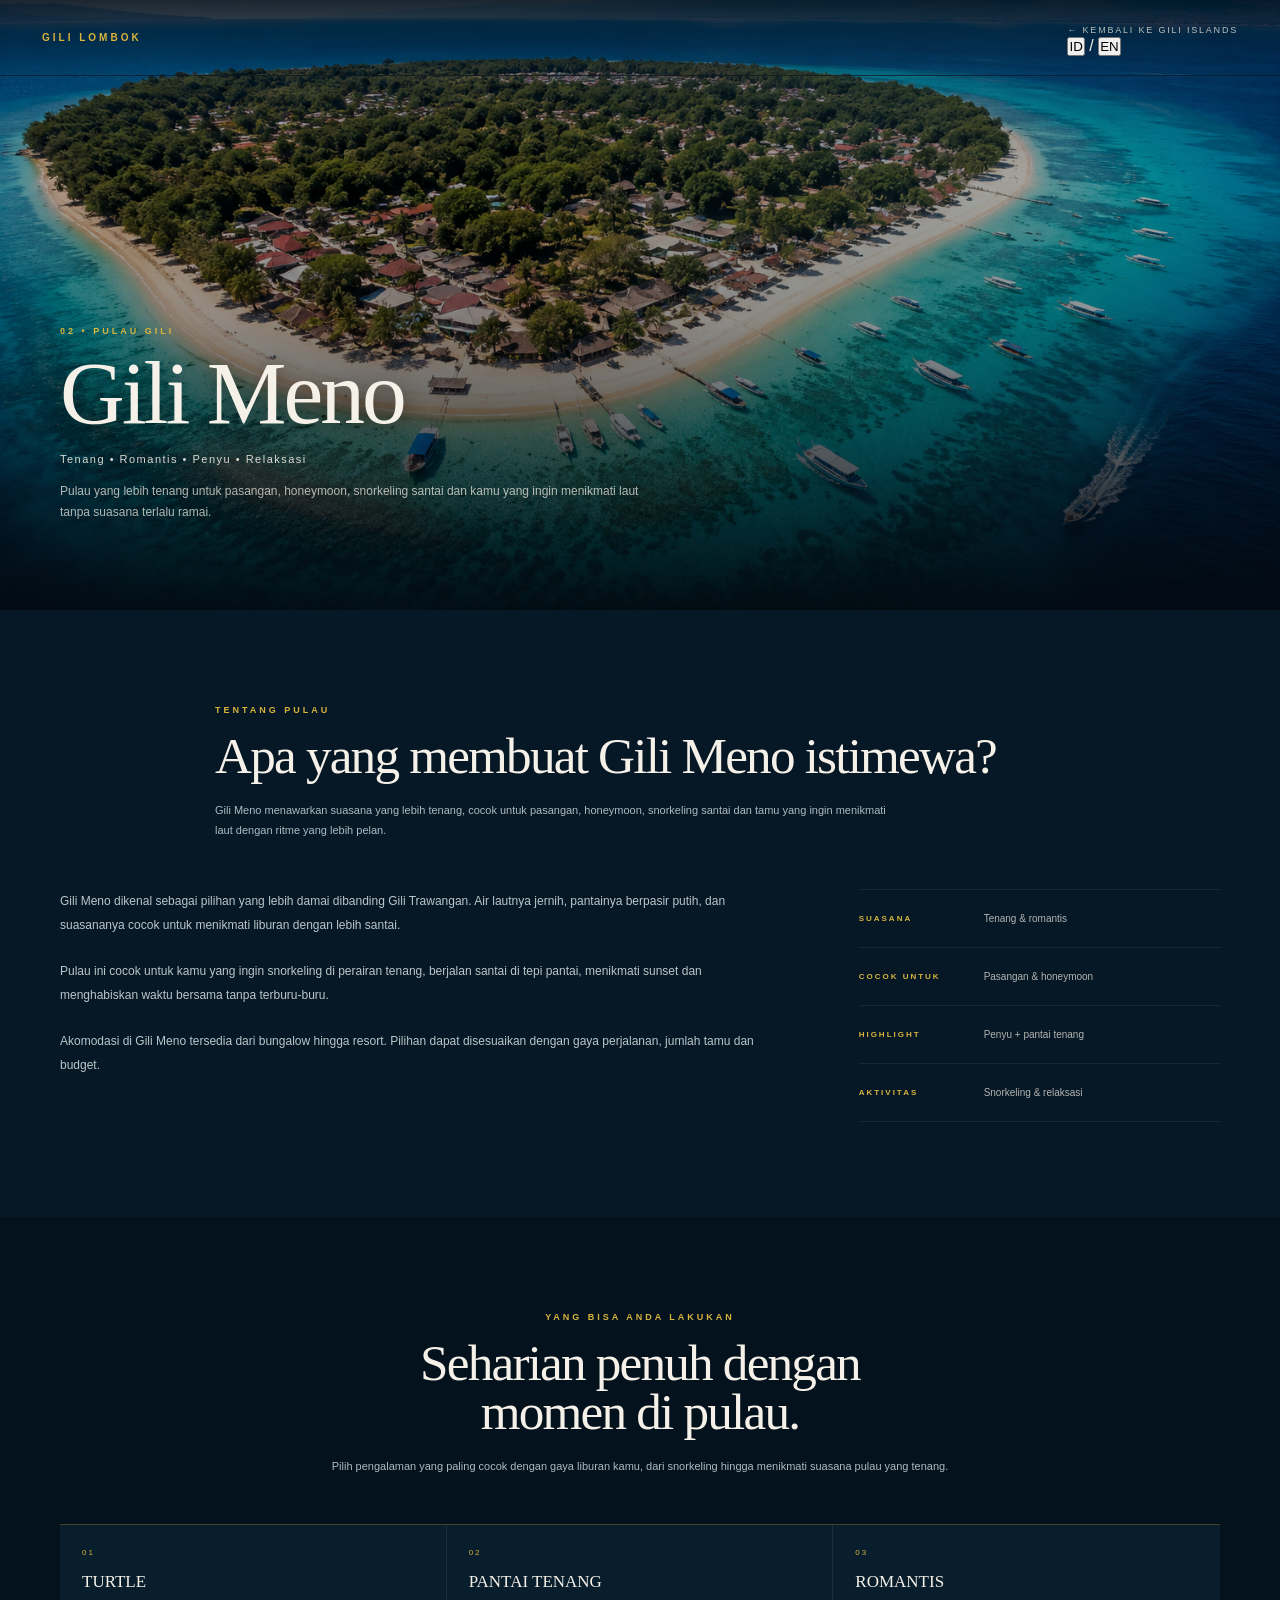
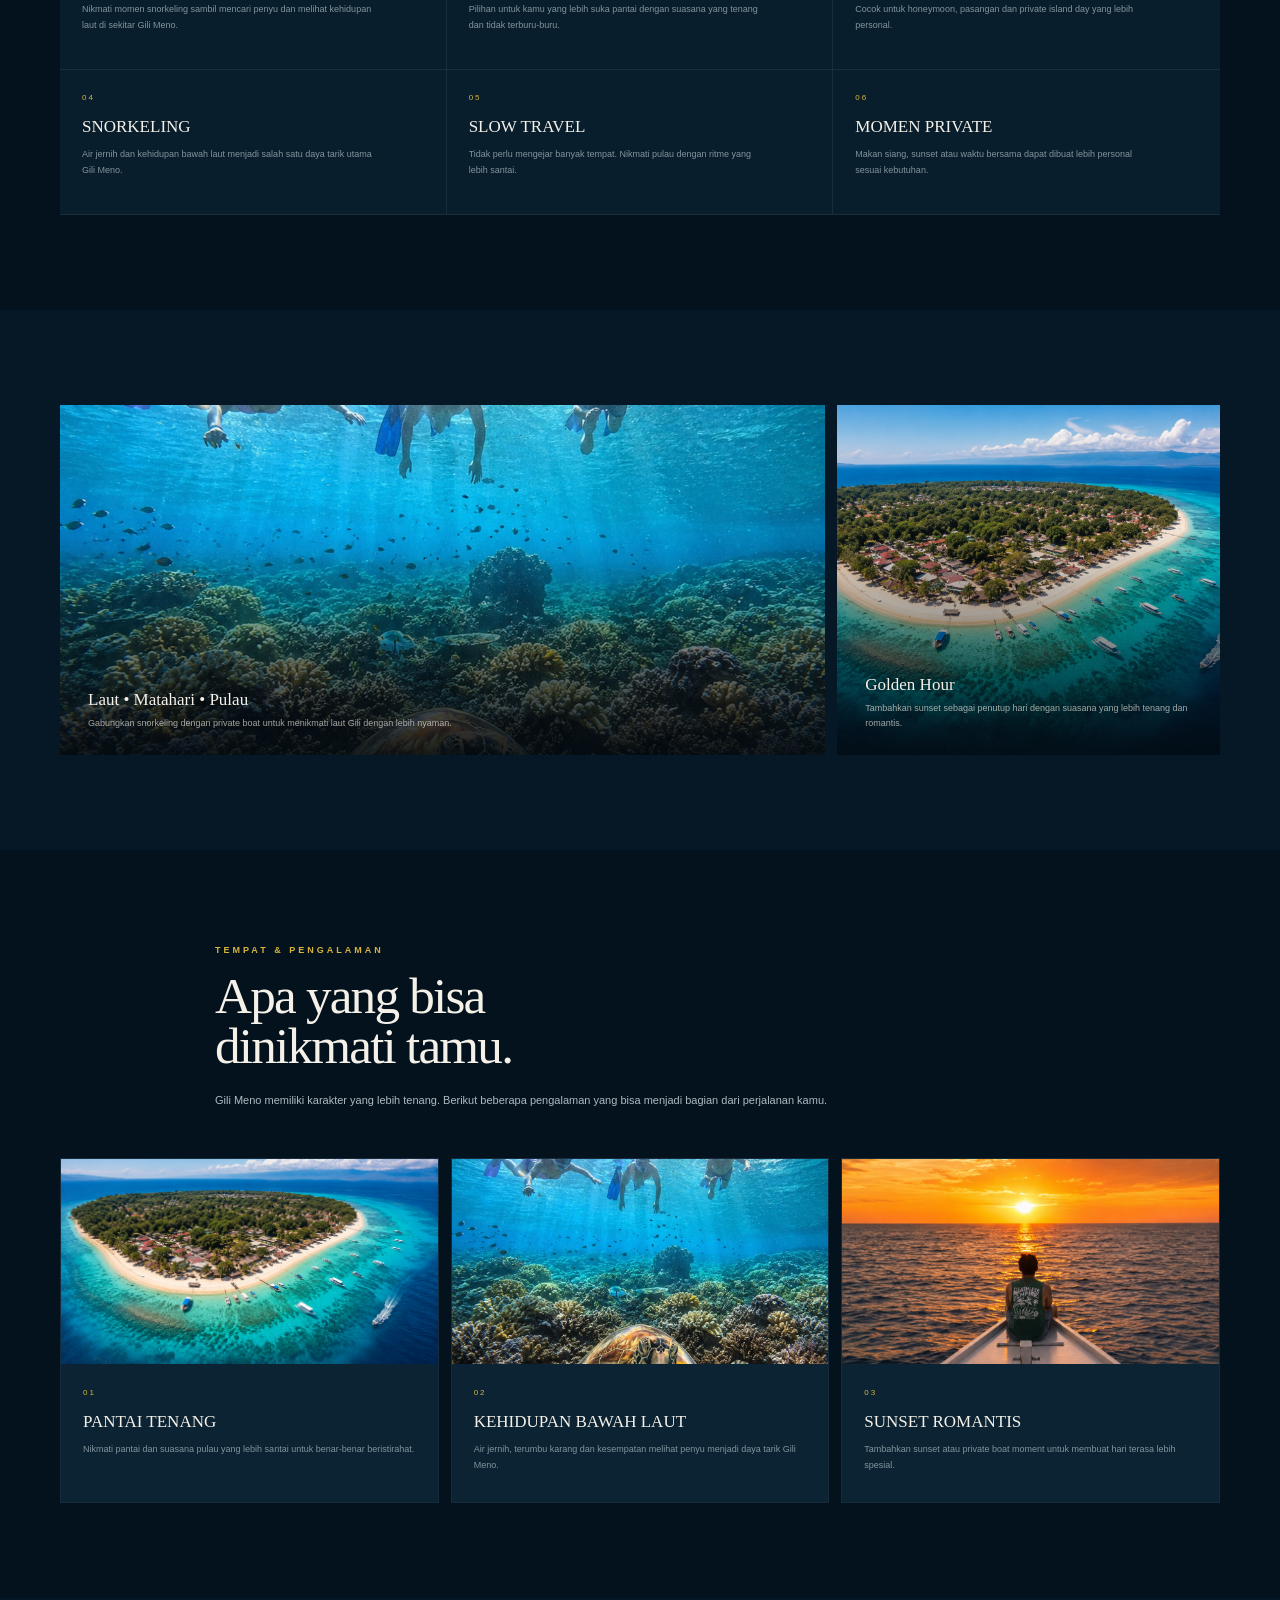
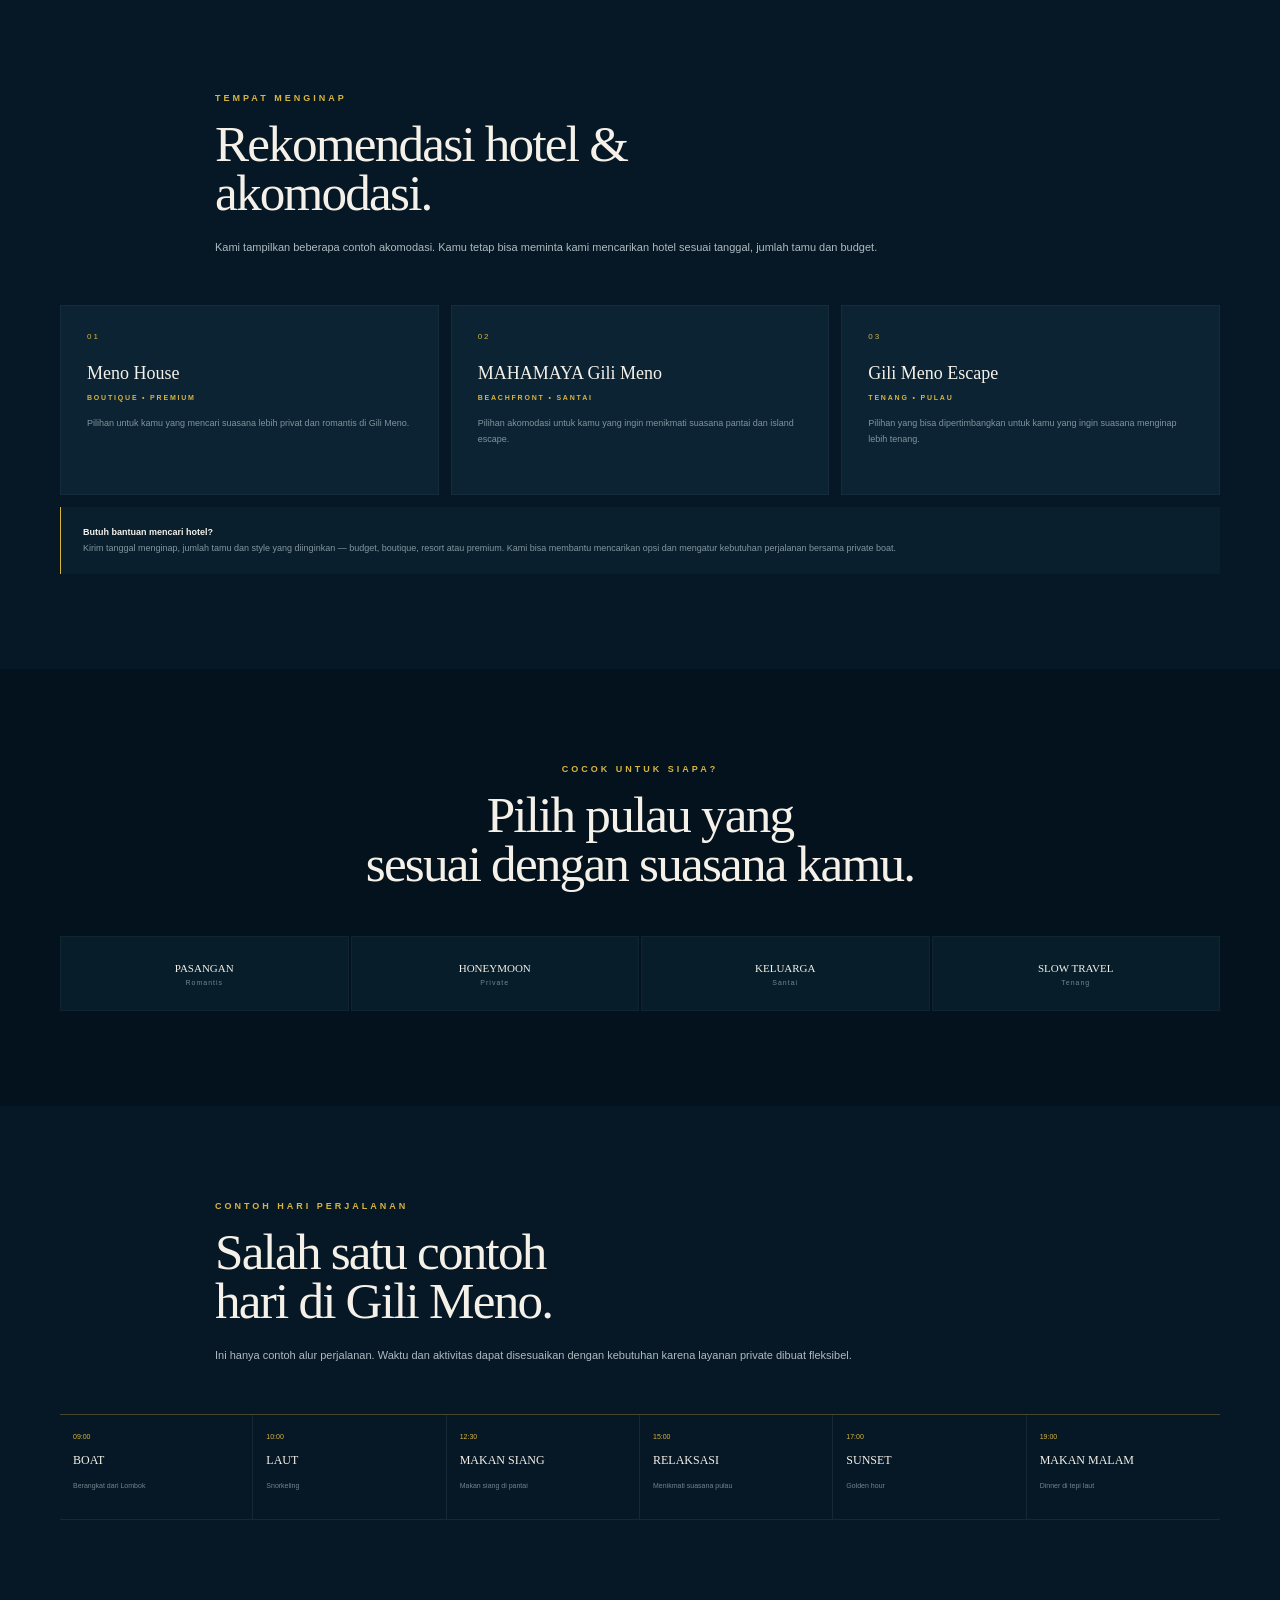
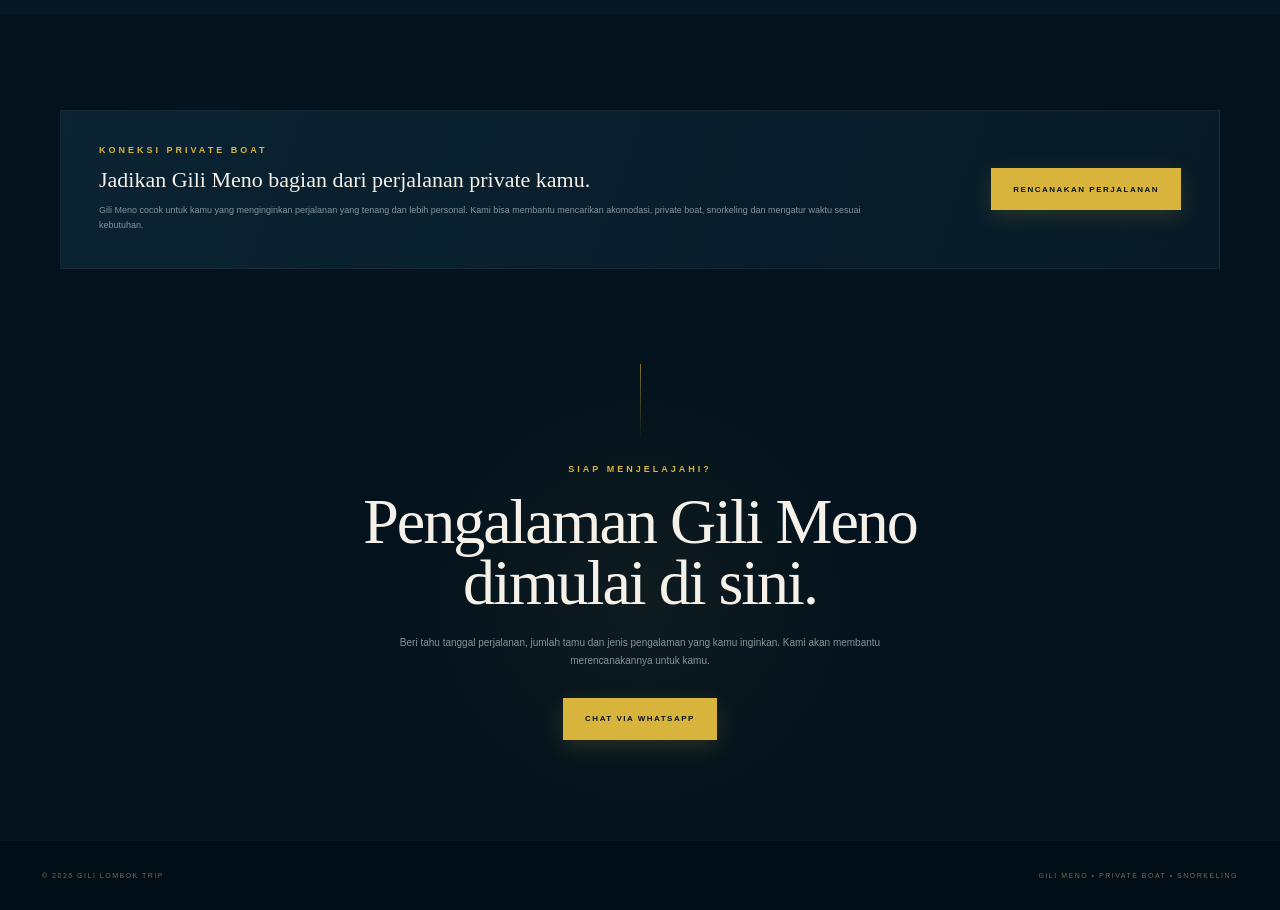
==== gili-meno.html @ 32e9e6a7 "Upload website Gili Lombok Trip" ====
<!DOCTYPE html>
<html lang="id">

<head>
  <meta charset="UTF-8">
  <meta name="viewport" content="width=device-width, initial-scale=1.0">

  <meta
    name="description"
    content="Gili Meno | Gili Lombok Trip - Pulau tenang untuk honeymoon, snorkeling, pantai dan pengalaman private."
  >

  <meta name="theme-color" content="#061827">

  <title>Gili Meno | Gili Lombok Trip</title>

  <link rel="stylesheet" href="island-detail.css">
</head>

<body>

  <!-- =====================================================
       NAVIGATION
  ====================================================== -->

  <nav class="detail-nav">

    <a href="index.html" class="detail-logo">
      GILI LOMBOK
    </a>

    <div class="nav-right">

      <a href="index.html#about" class="back-link" data-id="← Kembali ke Gili Islands" data-en="← Back to Gili Islands">
        ← Kembali ke Gili Islands
      </a>

      <div class="language-switch">

        <button
          class="lang-btn active"
          data-lang="id"
          onclick="setLanguage('id')"
        >
          ID
        </button>

        <span>/</span>

        <button
          class="lang-btn"
          data-lang="en"
          onclick="setLanguage('en')"
        >
          EN
        </button>

      </div>

    </div>

  </nav>


  <!-- =====================================================
       HERO
  ====================================================== -->

  <header class="detail-hero">

    <img
      src="gili-meno.jpg"
      alt="Gili Meno"
    >

    <div class="hero-inner">

      <p class="eyebrow">
        02 • PULAU GILI
      </p>

      <h1>
        Gili Meno
      </h1>

      <p
        class="hero-tag"
        data-id="Tenang • Romantis • Penyu • Relaksasi"
        data-en="Peaceful • Romantic • Turtle • Relaxation"
      >
        Tenang • Romantis • Penyu • Relaksasi
      </p>

      <p
        class="hero-lead"
        data-id="Pulau yang lebih tenang untuk pasangan, honeymoon, snorkeling santai dan kamu yang ingin menikmati laut tanpa suasana terlalu ramai."
        data-en="A peaceful island for couples, honeymoons, relaxed snorkeling and travelers looking to enjoy the sea away from the crowds."
      >
        Pulau yang lebih tenang untuk pasangan, honeymoon,
        snorkeling santai dan kamu yang ingin menikmati laut
        tanpa suasana terlalu ramai.
      </p>

    </div>

  </header>


  <main>


    <!-- =====================================================
         THE ISLAND
    ====================================================== -->

    <section class="section">

      <div class="section-head">

        <p
          class="eyebrow"
          data-id="TENTANG PULAU"
          data-en="THE ISLAND"
        >
          TENTANG PULAU
        </p>

        <h2
          data-id="Apa yang membuat Gili Meno istimewa?"
          data-en="What makes Gili Meno special?"
        >
          Apa yang membuat Gili Meno istimewa?
        </h2>

        <p
          data-id="Gili Meno menawarkan suasana yang lebih tenang, cocok untuk pasangan, honeymoon, snorkeling santai dan tamu yang ingin menikmati laut dengan ritme yang lebih pelan."
          data-en="Gili Meno offers a peaceful atmosphere, perfect for couples, honeymoons, relaxed snorkeling and travelers who prefer a slower island experience."
        >
          Gili Meno menawarkan suasana yang lebih tenang,
          cocok untuk pasangan, honeymoon, snorkeling santai
          dan tamu yang ingin menikmati laut dengan ritme yang lebih pelan.
        </p>

      </div>


      <div class="two-col">

        <div class="story">

          <p
            data-id="Gili Meno dikenal sebagai pilihan yang lebih damai dibanding Gili Trawangan. Air lautnya jernih, pantainya berpasir putih, dan suasananya cocok untuk menikmati liburan dengan lebih santai."
            data-en="Gili Meno is known as the more peaceful choice compared with Gili Trawangan. Clear waters, white sandy beaches and a slower atmosphere make it ideal for a relaxed island escape."
          >
            Gili Meno dikenal sebagai pilihan yang lebih damai
            dibanding Gili Trawangan. Air lautnya jernih,
            pantainya berpasir putih, dan suasananya cocok
            untuk menikmati liburan dengan lebih santai.
          </p>

          <p
            data-id="Pulau ini cocok untuk kamu yang ingin snorkeling di perairan tenang, berjalan santai di tepi pantai, menikmati sunset dan menghabiskan waktu bersama tanpa terburu-buru."
            data-en="The island is ideal for guests who want calm snorkeling, peaceful beach walks, sunset moments and quality time without rushing."
          >
            Pulau ini cocok untuk kamu yang ingin snorkeling
            di perairan tenang, berjalan santai di tepi pantai,
            menikmati sunset dan menghabiskan waktu bersama
            tanpa terburu-buru.
          </p>

          <p
            data-id="Akomodasi di Gili Meno tersedia dari bungalow hingga resort. Pilihan dapat disesuaikan dengan gaya perjalanan, jumlah tamu dan budget."
            data-en="Accommodation in Gili Meno ranges from simple bungalows to resorts. Options can be matched to your travel style, number of guests and budget."
          >
            Akomodasi di Gili Meno tersedia dari bungalow
            hingga resort. Pilihan dapat disesuaikan dengan
            gaya perjalanan, jumlah tamu dan budget.
          </p>

        </div>


        <div class="fact-list">

          <div class="fact">

            <small
              data-id="SUASANA"
              data-en="ATMOSPHERE"
            >
              SUASANA
            </small>

            <span
              data-id="Tenang & romantis"
              data-en="Peaceful & romantic"
            >
              Tenang & romantis
            </span>

          </div>


          <div class="fact">

            <small
              data-id="COCOK UNTUK"
              data-en="IDEAL FOR"
            >
              COCOK UNTUK
            </small>

            <span
              data-id="Pasangan & honeymoon"
              data-en="Couples & honeymoon"
            >
              Pasangan & honeymoon
            </span>

          </div>


          <div class="fact">

            <small
              data-id="HIGHLIGHT"
              data-en="HIGHLIGHT"
            >
              HIGHLIGHT
            </small>

            <span
              data-id="Penyu + pantai tenang"
              data-en="Turtles + calm beaches"
            >
              Penyu + pantai tenang
            </span>

          </div>


          <div class="fact">

            <small
              data-id="AKTIVITAS"
              data-en="EXPERIENCE"
            >
              AKTIVITAS
            </small>

            <span
              data-id="Snorkeling & relaksasi"
              data-en="Snorkeling & relaxation"
            >
              Snorkeling & relaksasi
            </span>

          </div>

        </div>

      </div>

    </section>


    <!-- =====================================================
         WHAT YOU CAN DO
    ====================================================== -->

    <section class="section section-dark">

      <div class="section-head center">

        <p
          class="eyebrow"
          data-id="YANG BISA ANDA LAKUKAN"
          data-en="WHAT YOU CAN DO"
        >
          YANG BISA ANDA LAKUKAN
        </p>

        <h2
          data-id="Seharian penuh dengan<br>momen di pulau."
          data-en="A full day of<br>island moments."
        >
          Seharian penuh dengan<br>
          momen di pulau.
        </h2>

        <p
          data-id="Pilih pengalaman yang paling cocok dengan gaya liburan kamu, dari snorkeling hingga menikmati suasana pulau yang tenang."
          data-en="Choose the experiences that best match your travel style, from snorkeling to enjoying the island at a slower pace."
        >
          Pilih pengalaman yang paling cocok dengan gaya
          liburan kamu, dari snorkeling hingga menikmati
          suasana pulau yang tenang.
        </p>

      </div>


      <div class="feature-grid">


        <article class="feature-card">

          <span class="num">01</span>

          <h3
            data-id="TURTLE"
            data-en="TURTLE"
          >
            TURTLE
          </h3>

          <p
            data-id="Nikmati momen snorkeling sambil mencari penyu dan melihat kehidupan laut di sekitar Gili Meno."
            data-en="Enjoy a snorkeling experience while looking for turtles and discovering the marine life around Gili Meno."
          >
            Nikmati momen snorkeling sambil mencari penyu
            dan melihat kehidupan laut di sekitar Gili Meno.
          </p>

        </article>


        <article class="feature-card">

          <span class="num">02</span>

          <h3
            data-id="PANTAI TENANG"
            data-en="QUIET BEACH"
          >
            PANTAI TENANG
          </h3>

          <p
            data-id="Pilihan untuk kamu yang lebih suka pantai dengan suasana yang tenang dan tidak terburu-buru."
            data-en="Perfect for travelers who prefer peaceful beaches and a slower island rhythm."
          >
            Pilihan untuk kamu yang lebih suka pantai
            dengan suasana yang tenang dan tidak terburu-buru.
          </p>

        </article>


        <article class="feature-card">

          <span class="num">03</span>

          <h3
            data-id="ROMANTIS"
            data-en="ROMANTIC"
          >
            ROMANTIS
          </h3>

          <p
            data-id="Cocok untuk honeymoon, pasangan dan private island day yang lebih personal."
            data-en="Ideal for honeymoons, couples and a more personal private island day."
          >
            Cocok untuk honeymoon, pasangan dan private
            island day yang lebih personal.
          </p>

        </article>


        <article class="feature-card">

          <span class="num">04</span>

          <h3
            data-id="SNORKELING"
            data-en="SNORKELING"
          >
            SNORKELING
          </h3>

          <p
            data-id="Air jernih dan kehidupan bawah laut menjadi salah satu daya tarik utama Gili Meno."
            data-en="Clear water and marine life are among the main attractions of Gili Meno."
          >
            Air jernih dan kehidupan bawah laut menjadi
            salah satu daya tarik utama Gili Meno.
          </p>

        </article>


        <article class="feature-card">

          <span class="num">05</span>

          <h3
            data-id="SLOW TRAVEL"
            data-en="SLOW TRAVEL"
          >
            SLOW TRAVEL
          </h3>

          <p
            data-id="Tidak perlu mengejar banyak tempat. Nikmati pulau dengan ritme yang lebih santai."
            data-en="There is no need to rush between places. Enjoy the island at a slower and more relaxed pace."
          >
            Tidak perlu mengejar banyak tempat.
            Nikmati pulau dengan ritme yang lebih santai.
          </p>

        </article>


        <article class="feature-card">

          <span class="num">06</span>

          <h3
            data-id="MOMEN PRIVATE"
            data-en="PRIVATE MOMENT"
          >
            MOMEN PRIVATE
          </h3>

          <p
            data-id="Makan siang, sunset atau waktu bersama dapat dibuat lebih personal sesuai kebutuhan."
            data-en="Lunch, sunset moments or quality time can be arranged in a more personal way."
          >
            Makan siang, sunset atau waktu bersama
            dapat dibuat lebih personal sesuai kebutuhan.
          </p>

        </article>


      </div>

    </section>


    <!-- =====================================================
         VISUAL EXPERIENCE
    ====================================================== -->

    <section class="section">

      <div class="visual-strip">


        <div class="visual">

          <img
            src="snorkeling.jpg"
            alt="Snorkeling di Gili Meno"
          >

          <div class="visual-caption">

            <h3
              data-id="Laut • Matahari • Pulau"
              data-en="Sea • Sun • Island"
            >
              Laut • Matahari • Pulau
            </h3>

            <p
              data-id="Gabungkan snorkeling dengan private boat untuk menikmati laut Gili dengan lebih nyaman."
              data-en="Combine snorkeling with a private boat experience for a more comfortable way to enjoy the Gili waters."
            >
              Gabungkan snorkeling dengan private boat
              untuk menikmati laut Gili dengan lebih nyaman.
            </p>

          </div>

        </div>


        <div class="visual">

          <img
            src="gili-meno.jpg"
            alt="Gili Meno"
          >

          <div class="visual-caption">

            <h3
              data-id="Golden Hour"
              data-en="Golden Hour"
            >
              Golden Hour
            </h3>

            <p
              data-id="Tambahkan sunset sebagai penutup hari dengan suasana yang lebih tenang dan romantis."
              data-en="Add a sunset experience to finish the day with a peaceful and romantic atmosphere."
            >
              Tambahkan sunset sebagai penutup hari
              dengan suasana yang lebih tenang dan romantis.
            </p>

          </div>

        </div>


      </div>

    </section>


    <!-- =====================================================
         PLACES & EXPERIENCES
    ====================================================== -->

    <section class="section section-dark">

      <div class="section-head">

        <p
          class="eyebrow"
          data-id="TEMPAT & PENGALAMAN"
          data-en="PLACES & EXPERIENCES"
        >
          TEMPAT & PENGALAMAN
        </p>

        <h2
          data-id="Apa yang bisa<br>dinikmati tamu."
          data-en="What guests can<br>look forward to."
        >
          Apa yang bisa<br>
          dinikmati tamu.
        </h2>

        <p
          data-id="Gili Meno memiliki karakter yang lebih tenang. Berikut beberapa pengalaman yang bisa menjadi bagian dari perjalanan kamu."
          data-en="Gili Meno has a peaceful character. Here are some experiences that can become part of your journey."
        >
          Gili Meno memiliki karakter yang lebih tenang.
          Berikut beberapa pengalaman yang bisa menjadi bagian
          dari perjalanan kamu.
        </p>

      </div>


      <div class="spot-grid">


        <article class="spot-card">

          <img
            src="gili-meno.jpg"
            alt="Pantai tenang Gili Meno"
          >

          <div class="spot-body">

            <div class="num">01</div>

            <h3
              data-id="PANTAI TENANG"
              data-en="CALM COAST"
            >
              PANTAI TENANG
            </h3>

            <p
              data-id="Nikmati pantai dan suasana pulau yang lebih santai untuk benar-benar beristirahat."
              data-en="Enjoy the beach and peaceful island atmosphere for a true escape and time to slow down."
            >
              Nikmati pantai dan suasana pulau yang lebih
              santai untuk benar-benar beristirahat.
            </p>

          </div>

        </article>


        <article class="spot-card">

          <img
            src="snorkeling.jpg"
            alt="Kehidupan bawah laut Gili Meno"
          >

          <div class="spot-body">

            <div class="num">02</div>

            <h3
              data-id="KEHIDUPAN BAWAH LAUT"
              data-en="UNDERWATER LIFE"
            >
              KEHIDUPAN BAWAH LAUT
            </h3>

            <p
              data-id="Air jernih, terumbu karang dan kesempatan melihat penyu menjadi daya tarik Gili Meno."
              data-en="Clear water, coral reefs and opportunities to see turtles are among Gili Meno's highlights."
            >
              Air jernih, terumbu karang dan kesempatan
              melihat penyu menjadi daya tarik Gili Meno.
            </p>

          </div>

        </article>


        <article class="spot-card">

          <img
            src="sunset.jpg"
            alt="Sunset romantis di Gili Meno"
          >

          <div class="spot-body">

            <div class="num">03</div>

            <h3
              data-id="SUNSET ROMANTIS"
              data-en="ROMANTIC SUNSET"
            >
              SUNSET ROMANTIS
            </h3>

            <p
              data-id="Tambahkan sunset atau private boat moment untuk membuat hari terasa lebih spesial."
              data-en="Add a sunset or private boat moment to make the day feel even more special."
            >
              Tambahkan sunset atau private boat moment
              untuk membuat hari terasa lebih spesial.
            </p>

          </div>

        </article>


      </div>

    </section>


    <!-- =====================================================
         HOTEL
    ====================================================== -->

    <section class="section">

      <div class="section-head">

        <p
          class="eyebrow"
          data-id="TEMPAT MENGINAP"
          data-en="WHERE TO STAY"
        >
          TEMPAT MENGINAP
        </p>

        <h2
          data-id="Rekomendasi hotel &<br>akomodasi."
          data-en="Hotel & accommodation<br>recommendations."
        >
          Rekomendasi hotel &<br>
          akomodasi.
        </h2>

        <p
          class="hotel-intro"
          data-id="Kami tampilkan beberapa contoh akomodasi. Kamu tetap bisa meminta kami mencarikan hotel sesuai tanggal, jumlah tamu dan budget."
          data-en="We show a few accommodation examples. You can also ask us to find a hotel based on your dates, number of guests and budget."
        >
          Kami tampilkan beberapa contoh akomodasi.
          Kamu tetap bisa meminta kami mencarikan hotel
          sesuai tanggal, jumlah tamu dan budget.
        </p>

      </div>


      <div class="hotel-grid">


        <article class="hotel-card">

          <div class="num">01</div>

          <h3>Meno House</h3>

          <div
            class="meta"
            data-id="BOUTIQUE • PREMIUM"
            data-en="BOUTIQUE • PREMIUM"
          >
            BOUTIQUE • PREMIUM
          </div>

          <p
            data-id="Pilihan untuk kamu yang mencari suasana lebih privat dan romantis di Gili Meno."
            data-en="A choice for travelers looking for a more private and romantic stay in Gili Meno."
          >
            Pilihan untuk kamu yang mencari suasana
            lebih privat dan romantis di Gili Meno.
          </p>

        </article>


        <article class="hotel-card">

          <div class="num">02</div>

          <h3>MAHAMAYA Gili Meno</h3>

          <div
            class="meta"
            data-id="BEACHFRONT • SANTAI"
            data-en="BEACHFRONT • RELAXED"
          >
            BEACHFRONT • SANTAI
          </div>

          <p
            data-id="Pilihan akomodasi untuk kamu yang ingin menikmati suasana pantai dan island escape."
            data-en="An accommodation option for guests who want to enjoy a beachfront island escape."
          >
            Pilihan akomodasi untuk kamu yang ingin
            menikmati suasana pantai dan island escape.
          </p>

        </article>


        <article class="hotel-card">

          <div class="num">03</div>

          <h3>Gili Meno Escape</h3>

          <div
            class="meta"
            data-id="TENANG • PULAU"
            data-en="QUIET • ISLAND"
          >
            TENANG • PULAU
          </div>

          <p
            data-id="Pilihan yang bisa dipertimbangkan untuk kamu yang ingin suasana menginap lebih tenang."
            data-en="An option to consider for travelers looking for a quieter island stay."
          >
            Pilihan yang bisa dipertimbangkan untuk kamu
            yang ingin suasana menginap lebih tenang.
          </p>

        </article>


      </div>


      <div class="hotel-help">

        <strong
          data-id="Butuh bantuan mencari hotel?"
          data-en="Need help finding a hotel?"
        >
          Butuh bantuan mencari hotel?
        </strong>

        <br>

        <span
          data-id="Kirim tanggal menginap, jumlah tamu dan style yang diinginkan — budget, boutique, resort atau premium. Kami bisa membantu mencarikan opsi dan mengatur kebutuhan perjalanan bersama private boat."
          data-en="Send us your dates, number of guests and preferred style — budget, boutique, resort or premium. We can help find suitable options and arrange your trip together with a private boat."
        >
          Kirim tanggal menginap, jumlah tamu dan style
          yang diinginkan — budget, boutique, resort atau premium.
          Kami bisa membantu mencarikan opsi dan mengatur
          kebutuhan perjalanan bersama private boat.
        </span>

      </div>

    </section>


    <!-- =====================================================
         WHO IS IT FOR
    ====================================================== -->

    <section class="section section-dark">

      <div class="section-head center">

        <p
          class="eyebrow"
          data-id="COCOK UNTUK SIAPA?"
          data-en="WHO IS IT FOR?"
        >
          COCOK UNTUK SIAPA?
        </p>

        <h2
          data-id="Pilih pulau yang<br>sesuai dengan suasana kamu."
          data-en="Choose the island<br>that matches your mood."
        >
          Pilih pulau yang<br>
          sesuai dengan suasana kamu.
        </h2>

      </div>


      <div class="audience-grid">


        <div class="audience">

          <strong
            data-id="PASANGAN"
            data-en="COUPLES"
          >
            PASANGAN
          </strong>

          <span
            data-id="Romantis"
            data-en="Romantic"
          >
            Romantis
          </span>

        </div>


        <div class="audience">

          <strong
            data-id="HONEYMOON"
            data-en="HONEYMOON"
          >
            HONEYMOON
          </strong>

          <span
            data-id="Private"
            data-en="Private"
          >
            Private
          </span>

        </div>


        <div class="audience">

          <strong
            data-id="KELUARGA"
            data-en="FAMILY"
          >
            KELUARGA
          </strong>

          <span
            data-id="Santai"
            data-en="Relaxed"
          >
            Santai
          </span>

        </div>


        <div class="audience">

          <strong
            data-id="SLOW TRAVEL"
            data-en="SLOW TRAVEL"
          >
            SLOW TRAVEL
          </strong>

          <span
            data-id="Tenang"
            data-en="Peaceful"
          >
            Tenang
          </span>

        </div>


      </div>

    </section>


    <!-- =====================================================
         SAMPLE DAY
    ====================================================== -->

    <section class="section">

      <div class="section-head">

        <p
          class="eyebrow"
          data-id="CONTOH HARI PERJALANAN"
          data-en="SAMPLE DAY"
        >
          CONTOH HARI PERJALANAN
        </p>

        <h2
          data-id="Salah satu contoh<br>hari di Gili Meno."
          data-en="One possible<br>day in Gili Meno."
        >
          Salah satu contoh<br>
          hari di Gili Meno.
        </h2>

        <p
          data-id="Ini hanya contoh alur perjalanan. Waktu dan aktivitas dapat disesuaikan dengan kebutuhan karena layanan private dibuat fleksibel."
          data-en="This is only an example itinerary. Times and activities can be adjusted because our private service is flexible."
        >
          Ini hanya contoh alur perjalanan.
          Waktu dan aktivitas dapat disesuaikan dengan
          kebutuhan karena layanan private dibuat fleksibel.
        </p>

      </div>


      <div class="timeline">


        <div class="time-card">

          <small>09:00</small>

          <strong>BOAT</strong>

          <span
            data-id="Berangkat dari Lombok"
            data-en="Depart from Lombok"
          >
            Berangkat dari Lombok
          </span>

        </div>


        <div class="time-card">

          <small>10:00</small>

          <strong
            data-id="LAUT"
            data-en="SEA"
          >
            LAUT
          </strong>

          <span
            data-id="Snorkeling"
            data-en="Snorkeling"
          >
            Snorkeling
          </span>

        </div>


        <div class="time-card">

          <small>12:30</small>

          <strong
            data-id="MAKAN SIANG"
            data-en="LUNCH"
          >
            MAKAN SIANG
          </strong>

          <span
            data-id="Makan siang di pantai"
            data-en="Beach lunch"
          >
            Makan siang di pantai
          </span>

        </div>


        <div class="time-card">

          <small>15:00</small>

          <strong
            data-id="RELAKSASI"
            data-en="RELAX"
          >
            RELAKSASI
          </strong>

          <span
            data-id="Menikmati suasana pulau"
            data-en="Island time"
          >
            Menikmati suasana pulau
          </span>

        </div>


        <div class="time-card">

          <small>17:00</small>

          <strong>SUNSET</strong>

          <span
            data-id="Golden hour"
            data-en="Golden hour"
          >
            Golden hour
          </span>

        </div>


        <div class="time-card">

          <small>19:00</small>

          <strong
            data-id="MAKAN MALAM"
            data-en="DINNER"
          >
            MAKAN MALAM
          </strong>

          <span
            data-id="Dinner di tepi laut"
            data-en="Dinner by the sea"
          >
            Dinner di tepi laut
          </span>

        </div>


      </div>

    </section>


    <!-- =====================================================
         PRIVATE BOAT
    ====================================================== -->

    <section class="section section-dark">

      <div class="booking-box">

        <div>

          <p
            class="eyebrow"
            data-id="KONEKSI PRIVATE BOAT"
            data-en="PRIVATE BOAT CONNECTION"
          >
            KONEKSI PRIVATE BOAT
          </p>

          <h3
            data-id="Jadikan Gili Meno bagian dari perjalanan private kamu."
            data-en="Make Gili Meno part of your private trip."
          >
            Jadikan Gili Meno bagian dari perjalanan private kamu.
          </h3>

          <p
            data-id="Gili Meno cocok untuk kamu yang menginginkan perjalanan yang tenang dan lebih personal. Kami bisa membantu mencarikan akomodasi, private boat, snorkeling dan mengatur waktu sesuai kebutuhan."
            data-en="Gili Meno is ideal for travelers looking for a peaceful and personal experience. We can help arrange accommodation, a private boat, snorkeling and a flexible itinerary."
          >
            Gili Meno cocok untuk kamu yang menginginkan perjalanan
            yang tenang dan lebih personal. Kami bisa membantu
            mencarikan akomodasi, private boat, snorkeling dan
            mengatur waktu sesuai kebutuhan.
          </p>

        </div>


        <a
          class="gold-button"
          target="_blank"
          rel="noopener noreferrer"
          href="https://wa.me/6287754650609?text=Halo%2C%20saya%20ingin%20merencanakan%20perjalanan%20private%20ke%20Gili%20Meno"
          data-id="RENCANAKAN PERJALANAN"
          data-en="PLAN MY TRIP"
        >
          RENCANAKAN PERJALANAN
        </a>

      </div>

    </section>


  </main>


  <!-- =====================================================
       FINAL CTA
  ====================================================== -->

  <section class="cta">

    <p
      class="eyebrow"
      data-id="SIAP MENJELAJAHI?"
      data-en="READY TO EXPLORE?"
    >
      SIAP MENJELAJAHI?
    </p>

    <h2
      data-id="Pengalaman Gili Meno<br>dimulai di sini."
      data-en="Your Gili Meno<br>experience starts here."
    >
      Pengalaman Gili Meno<br>
      dimulai di sini.
    </h2>

    <p
      data-id="Beri tahu tanggal perjalanan, jumlah tamu dan jenis pengalaman yang kamu inginkan. Kami akan membantu merencanakannya untuk kamu."
      data-en="Tell us your travel date, number of guests and the experience you want. We will help you plan it."
    >
      Beri tahu tanggal perjalanan, jumlah tamu dan jenis
      pengalaman yang kamu inginkan. Kami akan membantu
      merencanakannya untuk kamu.
    </p>

    <a
      class="gold-button"
      target="_blank"
      rel="noopener noreferrer"
      href="https://wa.me/6287754650609?text=Halo%2C%20saya%20ingin%20bertanya%20tentang%20perjalanan%20ke%20Gili%20Meno"
      data-id="CHAT VIA WHATSAPP"
      data-en="CHAT ON WHATSAPP"
    >
      CHAT VIA WHATSAPP
    </a>

  </section>


  <!-- =====================================================
       FOOTER
  ====================================================== -->

  <footer class="footer-mini">

    <span>
      © 2026 GILI LOMBOK TRIP
    </span>

    <span
      data-id="GILI MENO • PRIVATE BOAT • SNORKELING"
      data-en="GILI MENO • PRIVATE BOAT • SNORKELING"
    >
      GILI MENO • PRIVATE BOAT • SNORKELING
    </span>

  </footer>


  <!-- =====================================================
       LANGUAGE SWITCHER
  ====================================================== -->

  <script>

    function setLanguage(lang) {

      document.documentElement.lang = lang;

      document.querySelectorAll("[data-id]").forEach(function(element) {

        const text = element.getAttribute("data-" + lang);

        if (text !== null) {
          element.innerHTML = text;
        }

      });


      document.querySelectorAll(".lang-btn").forEach(function(button) {

        button.classList.remove("active");

        if (button.dataset.lang === lang) {
          button.classList.add("active");
        }

      });


      localStorage.setItem("giliMenoLanguage", lang);
    }


    document.addEventListener("DOMContentLoaded", function() {

      const savedLanguage =
        localStorage.getItem("giliMenoLanguage") || "id";

      setLanguage(savedLanguage);

    });

  </script>

</body>
</html>
---- island-detail.css ----
/* =========================================================
   GILI LOMBOK TRIP — ISLAND DETAIL
   PREMIUM EDITION
   Gili Trawangan / Gili Meno / Gili Air
   ========================================================= */


/* =========================================================
   01. RESET
   ========================================================= */

* {
  margin: 0;
  padding: 0;
  box-sizing: border-box;
}

html {
  scroll-behavior: smooth;
}

body {
  background: #061725;
  color: #f5f1e8;
  font-family: Arial, Helvetica, sans-serif;
  overflow-x: hidden;
}

img {
  display: block;
  width: 100%;
}

a {
  color: inherit;
  text-decoration: none;
}

button,
a {
  -webkit-tap-highlight-color: transparent;
}


/* =========================================================
   02. GLOBAL VARIABLES
   ========================================================= */

:root {
  --bg: #061725;
  --bg-deep: #03121d;
  --bg-section: #071b2a;
  --card: #0b2333;
  --card-light: #0d293a;

  --white: #f5f1e8;
  --muted: #aebbc1;
  --gold: #d8b43c;
  --gold-light: #f0cf55;

  --border: rgba(216, 180, 60, 0.30);
  --soft-border: rgba(255, 255, 255, 0.07);

  --serif: Georgia, "Times New Roman", serif;
  --sans: Arial, Helvetica, sans-serif;

  --container: 1160px;
}


/* =========================================================
   03. NAVIGATION
   ========================================================= */

.detail-nav {
  position: absolute;
  top: 0;
  left: 0;
  z-index: 20;

  width: 100%;
  height: 76px;

  display: flex;
  align-items: center;
  justify-content: space-between;

  padding: 0 42px;

  background:
    linear-gradient(
      to bottom,
      rgba(2, 12, 20, 0.72),
      rgba(2, 12, 20, 0)
    );

  border-bottom: 1px solid rgba(255, 255, 255, 0.03);
}

.detail-logo {
  color: var(--gold);

  font-family: var(--sans);
  font-size: 10px;
  font-weight: 700;

  letter-spacing: 3px;

  transition: 0.3s ease;
}

.detail-logo:hover {
  color: var(--gold-light);
}

.back-link {
  display: inline-flex;
  align-items: center;
  gap: 8px;

  color: rgba(245, 241, 232, 0.75);

  font-size: 9px;
  letter-spacing: 1.8px;
  text-transform: uppercase;

  transition: 0.3s ease;
}

.back-link:hover {
  color: var(--gold);
}


/* =========================================================
   04. LANGUAGE SWITCHER
   ========================================================= */

/*
  Kalau HTML kamu sudah punya tombol ID / EN,
  CSS ini langsung akan mempercantiknya.

  Contoh class yang didukung:
  .language-switcher
  .lang-switcher
  .lang
  .language
*/

.language-switcher,
.lang-switcher,
.language {
  display: flex;
  align-items: center;
  gap: 4px;
}

.language-switcher a,
.lang-switcher a,
.language a,
.language-switcher button,
.lang-switcher button,
.language button {
  min-width: 28px;
  height: 25px;

  display: inline-flex;
  align-items: center;
  justify-content: center;

  padding: 0 7px;

  border: 1px solid transparent;

  color: rgba(245, 241, 232, 0.55);

  background: transparent;

  font-family: var(--sans);
  font-size: 8px;
  font-weight: 700;

  letter-spacing: 1.5px;

  cursor: pointer;

  transition:
    color 0.3s ease,
    background 0.3s ease,
    border-color 0.3s ease;
}

.language-switcher a:hover,
.lang-switcher a:hover,
.language a:hover,
.language-switcher button:hover,
.lang-switcher button:hover,
.language button:hover {
  color: var(--white);
}

.language-switcher .active,
.lang-switcher .active,
.language .active,
.language-switcher a[aria-current="page"],
.lang-switcher a[aria-current="page"] {
  color: #071522;

  background: var(--gold);

  border-color: var(--gold);
}


/* =========================================================
   05. HERO
   ========================================================= */

.detail-hero {
  position: relative;

  min-height: 640px;

  display: flex;
  align-items: flex-end;

  overflow: hidden;

  background: #020d15;
}

.detail-hero > img {
  position: absolute;
  inset: 0;

  width: 100%;
  height: 100%;

  object-fit: cover;
  object-position: center;

  filter: saturate(0.92) contrast(1.04);

  transform: scale(1.015);
}


/* dark cinematic overlay */

.detail-hero::after {
  content: "";

  position: absolute;
  inset: 0;

  background:
    linear-gradient(
      to bottom,
      rgba(2, 12, 20, 0.25) 0%,
      rgba(2, 12, 20, 0.05) 30%,
      rgba(2, 12, 20, 0.28) 58%,
      rgba(2, 12, 20, 0.94) 100%
    );
}


/* subtle blue atmospheric layer */

.detail-hero::before {
  content: "";

  position: absolute;
  inset: 0;

  z-index: 1;

  background:
    radial-gradient(
      circle at 70% 25%,
      rgba(35, 120, 160, 0.12),
      transparent 38%
    );
}

.hero-inner {
  position: relative;
  z-index: 3;

  width: min(var(--container), calc(100% - 84px));

  margin: 0 auto;

  padding:
    0 0
    100px;
}

.eyebrow {
  margin-bottom: 16px;

  color: var(--gold);

  font-family: var(--sans);
  font-size: 9px;
  font-weight: 700;

  letter-spacing: 3px;
  text-transform: uppercase;
}

.hero-inner h1 {
  max-width: 850px;

  color: var(--white);

  font-family: var(--serif);
  font-size: clamp(58px, 7vw, 104px);

  font-weight: 400;
  line-height: 0.92;

  letter-spacing: -3px;

  margin-bottom: 18px;
}

.hero-tag {
  color: rgba(245, 241, 232, 0.88);

  font-size: 11px;
  letter-spacing: 1.5px;

  margin-bottom: 16px;
}

.hero-lead {
  max-width: 610px;

  color: rgba(245, 241, 232, 0.72);

  font-size: 12px;
  line-height: 1.8;
}


/* =========================================================
   06. MAIN
   ========================================================= */

main {
  width: 100%;
}


/* =========================================================
   07. SECTION
   ========================================================= */

.section {
  position: relative;

  padding: 110px 0;

  background: var(--bg);
}

.section-dark {
  background: var(--bg-deep);
}

.section > * {
  width: min(var(--container), calc(100% - 84px));

  margin-left: auto;
  margin-right: auto;
}


/* =========================================================
   08. SECTION HEAD
   ========================================================= */

.section-head {
  max-width: 850px;

  margin-bottom: 54px;
}

.section-head.center {
  margin-left: auto;
  margin-right: auto;

  text-align: center;
}

.section-head h2 {
  max-width: 850px;

  color: var(--white);

  font-family: var(--serif);
  font-size: clamp(38px, 4vw, 62px);

  font-weight: 400;
  line-height: 0.96;

  letter-spacing: -1.8px;

  margin-bottom: 20px;
}

.section-head > p:last-child {
  max-width: 690px;

  color: var(--muted);

  font-size: 11px;
  line-height: 1.85;
}

.section-head.center > p:last-child {
  margin-left: auto;
  margin-right: auto;
}


/* =========================================================
   09. TWO COLUMN
   ========================================================= */

.two-col {
  display: grid;

  grid-template-columns: minmax(0, 1.45fr) minmax(250px, 0.75fr);

  gap: 100px;

  align-items: start;
}

.story {
  max-width: 720px;
}

.story p {
  color: #bac6ca;

  font-size: 12px;
  line-height: 2;

  margin-bottom: 22px;
}

.story p:last-child {
  margin-bottom: 0;
}


/* =========================================================
   10. FACT LIST
   ========================================================= */

.fact-list {
  border-top: 1px solid var(--soft-border);
}

.fact {
  min-height: 58px;

  display: grid;

  grid-template-columns: 105px 1fr;

  align-items: center;

  gap: 20px;

  border-bottom: 1px solid var(--soft-border);
}

.fact small {
  color: var(--gold);

  font-size: 8px;
  font-weight: 700;

  letter-spacing: 2px;
}

.fact span {
  color: rgba(245, 241, 232, 0.72);

  font-size: 10px;
}


/* =========================================================
   11. FEATURE GRID
   ========================================================= */

.feature-grid {
  display: grid;

  grid-template-columns: repeat(3, 1fr);

  border-top: 1px solid var(--border);
}

.feature-card {
  position: relative;

  min-height: 155px;

  padding: 26px 24px;

  background: rgba(10, 35, 50, 0.72);

  border-right: 1px solid var(--soft-border);
  border-bottom: 1px solid var(--soft-border);

  transition:
    background 0.35s ease,
    transform 0.35s ease;
}

.feature-card:hover {
  background: #0e2a3b;

  transform: translateY(-3px);
}

.feature-card:nth-child(3n) {
  border-right: 0;
}

.feature-card .num {
  display: block;

  color: var(--gold);

  font-size: 8px;
  letter-spacing: 2px;

  margin-bottom: 20px;
}

.feature-card h3 {
  color: var(--white);

  font-family: var(--serif);
  font-size: 17px;
  font-weight: 400;

  margin-bottom: 10px;
}

.feature-card p {
  max-width: 300px;

  color: #82959d;

  font-size: 9px;
  line-height: 1.7;
}


/* =========================================================
   12. VISUAL STRIP
   ========================================================= */

.visual-strip {
  display: grid;

  grid-template-columns: 2fr 1fr;

  gap: 12px;
}

.visual {
  position: relative;

  min-height: 360px;

  overflow: hidden;

  background: #020d15;
}

.visual img {
  width: 100%;
  height: 100%;

  object-fit: cover;

  transition: transform 0.8s ease;
}

.visual:hover img {
  transform: scale(1.035);
}

.visual::after {
  content: "";

  position: absolute;
  inset: 0;

  background:
    linear-gradient(
      to top,
      rgba(2, 10, 16, 0.9),
      rgba(2, 10, 16, 0.02) 65%
    );
}

.visual-caption {
  position: absolute;

  z-index: 2;

  left: 28px;
  right: 28px;
  bottom: 25px;
}

.visual-caption h3 {
  color: var(--white);

  font-family: var(--serif);
  font-size: 17px;
  font-weight: 400;

  margin-bottom: 6px;
}

.visual-caption p {
  max-width: 460px;

  color: rgba(245, 241, 232, 0.66);

  font-size: 9px;
  line-height: 1.65;
}


/* =========================================================
   13. SPOT GRID
   ========================================================= */

.spot-grid {
  display: grid;

  grid-template-columns: repeat(3, 1fr);

  gap: 12px;
}

.spot-card {
  overflow: hidden;

  background: var(--card);

  border: 1px solid rgba(255, 255, 255, 0.045);

  transition:
    transform 0.35s ease,
    border-color 0.35s ease;
}

.spot-card:hover {
  transform: translateY(-4px);

  border-color: rgba(216, 180, 60, 0.25);
}

.spot-card > img {
  height: 225px;

  object-fit: cover;
}

.spot-body {
  padding: 24px 22px 28px;
}

.spot-body .num {
  color: var(--gold);

  font-size: 8px;
  letter-spacing: 2px;

  margin-bottom: 15px;
}

.spot-body h3 {
  color: var(--white);

  font-family: var(--serif);
  font-size: 17px;
  font-weight: 400;

  margin-bottom: 10px;
}

.spot-body p {
  color: #82959d;

  font-size: 9px;
  line-height: 1.75;
}


/* =========================================================
   14. HOTEL
   ========================================================= */

.hotel-grid {
  display: grid;

  grid-template-columns: repeat(3, 1fr);

  gap: 12px;
}

.hotel-card {
  min-height: 205px;

  padding: 26px;

  background: var(--card);

  border: 1px solid rgba(255, 255, 255, 0.045);

  transition:
    transform 0.35s ease,
    background 0.35s ease;
}

.hotel-card:hover {
  transform: translateY(-3px);

  background: var(--card-light);
}

.hotel-card .num {
  color: var(--gold);

  font-size: 8px;
  letter-spacing: 2px;

  margin-bottom: 22px;
}

.hotel-card h3 {
  color: var(--white);

  font-family: var(--serif);
  font-size: 18px;
  font-weight: 400;

  margin-bottom: 10px;
}

.hotel-card .meta {
  color: var(--gold);

  font-size: 7px;
  font-weight: 700;

  letter-spacing: 1.8px;

  margin-bottom: 15px;
}

.hotel-card p {
  color: #82959d;

  font-size: 9px;
  line-height: 1.75;
}

.hotel-help {
  margin-top: 12px;

  padding: 18px 22px;

  color: #84969e;

  background: rgba(11, 35, 51, 0.7);

  border-left: 1px solid var(--gold);

  font-size: 9px;
  line-height: 1.7;
}

.hotel-help strong {
  color: var(--white);

  font-weight: 600;
}


/* =========================================================
   15. AUDIENCE
   ========================================================= */

.audience-grid {
  display: grid;

  grid-template-columns: repeat(4, 1fr);

  gap: 2px;
}

.audience {
  min-height: 75px;

  display: flex;

  flex-direction: column;

  justify-content: center;
  align-items: center;

  text-align: center;

  background: rgba(10, 35, 50, 0.68);

  border: 1px solid rgba(255, 255, 255, 0.035);

  transition: 0.3s ease;
}

.audience:hover {
  background: #0d293a;
}

.audience strong {
  color: var(--white);

  font-family: var(--serif);
  font-size: 11px;
  font-weight: 400;

  margin-bottom: 5px;
}

.audience span {
  color: #71858e;

  font-size: 7px;

  letter-spacing: 1px;
}


/* =========================================================
   16. TIMELINE
   ========================================================= */

.timeline {
  display: grid;

  grid-template-columns: repeat(6, 1fr);

  border-top: 1px solid var(--border);
}

.time-card {
  min-height: 105px;

  padding: 18px 13px;

  border-right: 1px solid var(--soft-border);
  border-bottom: 1px solid var(--soft-border);
}

.time-card:last-child {
  border-right: 0;
}

.time-card small {
  display: block;

  color: var(--gold);

  font-size: 7px;

  margin-bottom: 13px;
}

.time-card strong {
  display: block;

  color: var(--white);

  font-family: var(--serif);
  font-size: 12px;
  font-weight: 400;

  margin-bottom: 6px;
}

.time-card span {
  color: #71858e;

  font-size: 7px;
  line-height: 1.5;
}


/* =========================================================
   17. BOOKING BOX
   ========================================================= */

.booking-box {
  display: flex;

  align-items: center;
  justify-content: space-between;

  gap: 45px;

  padding: 34px 38px;

  background:
    linear-gradient(
      110deg,
      rgba(11, 35, 51, 0.96),
      rgba(8, 28, 41, 0.82)
    );

  border: 1px solid rgba(255, 255, 255, 0.05);
}

.booking-box > div {
  max-width: 780px;
}

.booking-box .eyebrow {
  margin-bottom: 12px;
}

.booking-box h3 {
  color: var(--white);

  font-family: var(--serif);
  font-size: 22px;
  font-weight: 400;

  margin-bottom: 10px;
}

.booking-box p:last-child {
  color: #82959d;

  font-size: 9px;
  line-height: 1.75;
}


/* =========================================================
   18. GOLD BUTTON
   ========================================================= */

.gold-button {
  flex-shrink: 0;

  display: inline-flex;

  align-items: center;
  justify-content: center;

  min-width: 145px;
  min-height: 42px;

  padding: 0 22px;

  color: #061522;

  background: var(--gold);

  font-size: 8px;
  font-weight: 800;

  letter-spacing: 1.5px;
  text-transform: uppercase;

  box-shadow:
    0 8px 25px rgba(216, 180, 60, 0.12);

  transition:
    background 0.3s ease,
    transform 0.3s ease,
    box-shadow 0.3s ease;
}

.gold-button:hover {
  background: var(--gold-light);

  transform: translateY(-2px);

  box-shadow:
    0 12px 30px rgba(216, 180, 60, 0.20);
}


/* =========================================================
   19. FINAL CTA
   ========================================================= */

.cta {
  position: relative;

  min-height: 430px;

  display: flex;

  flex-direction: column;

  align-items: center;
  justify-content: center;

  padding: 100px 30px;

  text-align: center;

  background:
    radial-gradient(
      circle at center,
      rgba(216, 180, 60, 0.055),
      transparent 35%
    ),
    #03121d;
}

.cta::before {
  content: "";

  position: absolute;

  top: 0;
  left: 50%;

  width: 1px;
  height: 75px;

  background:
    linear-gradient(
      to bottom,
      rgba(216, 180, 60, 0.6),
      transparent
    );
}

.cta .eyebrow {
  margin-bottom: 18px;
}

.cta h2 {
  color: var(--white);

  font-family: var(--serif);
  font-size: clamp(40px, 5vw, 66px);

  font-weight: 400;
  line-height: 0.95;

  letter-spacing: -2px;

  margin-bottom: 20px;
}

.cta > p:not(.eyebrow) {
  max-width: 560px;

  color: #82959d;

  font-size: 10px;
  line-height: 1.8;

  margin-bottom: 28px;
}


/* =========================================================
   20. FOOTER
   ========================================================= */

.footer-mini {
  min-height: 70px;

  display: flex;

  align-items: center;
  justify-content: space-between;

  padding: 0 42px;

  background: #020e17;

  border-top: 1px solid rgba(255, 255, 255, 0.04);

  color: #6f6d52;

  font-size: 7px;

  letter-spacing: 1.5px;
}


/* =========================================================
   21. SELECTION
   ========================================================= */

::selection {
  color: #061522;
  background: var(--gold);
}


/* =========================================================
   22. SCROLLBAR
   ========================================================= */

::-webkit-scrollbar {
  width: 7px;
}

::-webkit-scrollbar-track {
  background: #020e17;
}

::-webkit-scrollbar-thumb {
  background: #173443;
}

::-webkit-scrollbar-thumb:hover {
  background: var(--gold);
}


/* =========================================================
   23. TABLET
   ========================================================= */

@media (max-width: 900px) {

  .detail-nav {
    padding: 0 25px;
  }

  .hero-inner {
    width: min(100% - 50px, var(--container));

    padding-bottom: 75px;
  }

  .section > * {
    width: min(100% - 50px, var(--container));
  }

  .two-col {
    grid-template-columns: 1fr;

    gap: 50px;
  }

  .feature-grid {
    grid-template-columns: repeat(2, 1fr);
  }

  .feature-card:nth-child(3n) {
    border-right: 1px solid var(--soft-border);
  }

  .feature-card:nth-child(2n) {
    border-right: 0;
  }

  .spot-grid,
  .hotel-grid {
    grid-template-columns: repeat(2, 1fr);
  }

  .spot-card:last-child,
  .hotel-card:last-child {
    grid-column: span 2;
  }

  .timeline {
    grid-template-columns: repeat(3, 1fr);
  }

  .time-card:nth-child(3n) {
    border-right: 0;
  }

  .booking-box {
    align-items: flex-start;

    flex-direction: column;
  }
}


/* =========================================================
   24. MOBILE
   ========================================================= */

@media (max-width: 600px) {

  .detail-nav {
    height: 62px;

    padding: 0 18px;
  }

  .detail-logo {
    font-size: 8px;
    letter-spacing: 2px;
  }

  .back-link {
    max-width: 150px;

    font-size: 7px;

    letter-spacing: 1px;

    text-align: right;
  }

  .detail-hero {
    min-height: 570px;
  }

  .hero-inner {
    width: calc(100% - 36px);

    padding-bottom: 58px;
  }

  .hero-inner h1 {
    font-size: clamp(48px, 14vw, 68px);

    letter-spacing: -2px;
  }

  .hero-tag {
    font-size: 9px;

    line-height: 1.6;
  }

  .hero-lead {
    max-width: 100%;

    font-size: 10px;

    line-height: 1.7;
  }

  .section {
    padding: 75px 0;
  }

  .section > * {
    width: calc(100% - 36px);
  }

  .eyebrow {
    font-size: 7px;

    letter-spacing: 2px;

    margin-bottom: 13px;
  }

  .section-head {
    margin-bottom: 35px;
  }

  .section-head h2 {
    font-size: 36px;

    letter-spacing: -1.2px;

    line-height: 0.98;
  }

  .section-head > p:last-child {
    font-size: 9px;

    line-height: 1.7;
  }

  .story p {
    font-size: 10px;

    line-height: 1.85;

    margin-bottom: 18px;
  }

  .fact {
    min-height: 50px;

    grid-template-columns: 90px 1fr;

    gap: 10px;
  }

  .fact small {
    font-size: 7px;
  }

  .fact span {
    font-size: 8px;
  }


  /* feature cards */

  .feature-grid {
    grid-template-columns: 1fr 1fr;
  }

  .feature-card {
    min-height: 145px;

    padding: 20px 16px;
  }

  .feature-card .num {
    margin-bottom: 14px;
  }

  .feature-card h3 {
    font-size: 14px;
  }

  .feature-card p {
    font-size: 8px;
  }


  /* visuals */

  .visual-strip {
    grid-template-columns: 1fr;

    gap: 10px;
  }

  .visual {
    min-height: 300px;
  }

  .visual-caption {
    left: 20px;
    right: 20px;
    bottom: 20px;
  }

  .visual-caption h3 {
    font-size: 15px;
  }


  /* spots */

  .spot-grid,
  .hotel-grid {
    grid-template-columns: 1fr;
  }

  .spot-card:last-child,
  .hotel-card:last-child {
    grid-column: auto;
  }

  .spot-card > img {
    height: 210px;
  }


  /* hotel */

  .hotel-card {
    min-height: auto;

    padding: 22px;
  }


  /* audience */

  .audience-grid {
    grid-template-columns: 1fr 1fr;
  }

  .audience {
    min-height: 65px;
  }


  /* timeline */

  .timeline {
    grid-template-columns: repeat(2, 1fr);
  }

  .time-card:nth-child(3n) {
    border-right: 1px solid var(--soft-border);
  }

  .time-card:nth-child(2n) {
    border-right: 0;
  }

  .time-card {
    min-height: 95px;
  }


  /* booking */

  .booking-box {
    padding: 25px 20px;

    gap: 25px;
  }

  .booking-box h3 {
    font-size: 19px;
  }

  .booking-box p:last-child {
    font-size: 8px;
  }

  .gold-button {
    width: 100%;
  }


  /* CTA */

  .cta {
    min-height: 380px;

    padding: 80px 20px;
  }

  .cta h2 {
    font-size: 40px;

    letter-spacing: -1.5px;
  }

  .cta > p:not(.eyebrow) {
    font-size: 9px;
  }


  /* footer */

  .footer-mini {
    min-height: 90px;

    flex-direction: column;

    justify-content: center;

    gap: 10px;

    padding: 20px;

    text-align: center;
  }
}


/* =========================================================
   25. VERY SMALL MOBILE
   ========================================================= */

@media (max-width: 390px) {

  .detail-nav {
    padding: 0 14px;
  }

  .back-link {
    max-width: 125px;

    font-size: 6px;
  }

  .hero-inner h1 {
    font-size: 46px;
  }

  .feature-card {
    padding: 17px 13px;
  }

  .feature-card h3 {
    font-size: 12px;
  }

  .feature-card p {
    font-size: 7px;
  }

  .section-head h2 {
    font-size: 32px;
  }

  .cta h2 {
    font-size: 35px;
  }
}
/* =========================================================
   GILI MENO — FINAL VISUAL MATCH
   ========================================================= */


/* HERO LEBIH CINEMATIC */

.detail-hero > img {
  filter:
    brightness(0.78)
    saturate(0.92)
    contrast(1.06);
}

.detail-hero::after {
  background:
    linear-gradient(
      to bottom,
      rgba(2, 10, 17, 0.30) 0%,
      rgba(2, 10, 17, 0.08) 30%,
      rgba(2, 10, 17, 0.32) 58%,
      rgba(2, 10, 17, 0.96) 100%
    );
}


/* HERO TEXT SEDIKIT LEBIH KE BAWAH */

.hero-inner {
  padding-bottom: 82px;
}


/* =========================================================
   VISUAL EXPERIENCE
   BIKIN SAMA PROPORSINYA DENGAN GILI TRAWANGAN
   ========================================================= */

.visual-strip {
  grid-template-columns: 2fr 1fr;
  height: 340px;
  gap: 12px;
}

.visual {
  min-height: 0;
  height: 340px;
}

.visual img {
  width: 100%;
  height: 100%;
  object-fit: cover;
}


/* GAMBAR BESAR */

.visual:first-child img {
  object-position: center center;
}


/* GAMBAR KECIL */

.visual:last-child img {
  object-position: center center;
}


/* =========================================================
   SECTION SPACING
   ========================================================= */

.section {
  padding-top: 95px;
  padding-bottom: 95px;
}

.section-head {
  margin-bottom: 48px;
}


/* =========================================================
   FEATURE CARD SEDIKIT LEBIH PADAT
   ========================================================= */

.feature-card {
  min-height: 145px;
  padding: 23px 22px;
}

.feature-card .num {
  margin-bottom: 15px;
}


/* =========================================================
   SPOT IMAGE
   ========================================================= */

.spot-card > img {
  height: 205px;
}


/* =========================================================
   HOTEL LEBIH PADAT
   ========================================================= */

.hotel-card {
  min-height: 190px;
}


/* =========================================================
   CTA
   ========================================================= */

.cta {
  min-height: 400px;
}


/* =========================================================
   DESKTOP BESAR
   ========================================================= */

@media (min-width: 1100px) {

  .detail-hero {
    min-height: 610px;
  }

  .hero-inner {
    padding-bottom: 86px;
  }

  .visual-strip {
    height: 350px;
  }

  .visual {
    height: 350px;
  }

}


/* =========================================================
   MOBILE
   ========================================================= */

@media (max-width: 600px) {

  .section {
    padding-top: 70px;
    padding-bottom: 70px;
  }

  .visual-strip {
    height: auto;
    grid-template-columns: 1fr;
  }

  .visual {
    height: 300px;
    min-height: 300px;
  }

  .visual:first-child {
    height: 300px;
  }

  .visual:last-child {
    height: 260px;
  }

  .spot-card > img {
    height: 210px;
  }

}
/* =========================================================
   FINAL GILI MENO — CINEMATIC FINISH
   ========================================================= */

.detail-hero > img {
  filter:
    brightness(0.72)
    saturate(0.92)
    contrast(1.08);
}

.detail-hero::after {
  background:
    linear-gradient(
      to bottom,
      rgba(2, 10, 17, 0.28) 0%,
      rgba(2, 10, 17, 0.05) 28%,
      rgba(2, 10, 17, 0.22) 52%,
      rgba(2, 10, 17, 0.96) 100%
    );
}

.hero-inner h1 {
  text-shadow:
    0 4px 22px rgba(0, 0, 0, 0.45);
}

.gold-button {
  box-shadow:
    0 6px 22px rgba(216, 180, 60, 0.16);
}

.gold-button:hover {
  box-shadow:
    0 10px 30px rgba(216, 180, 60, 0.25);
}
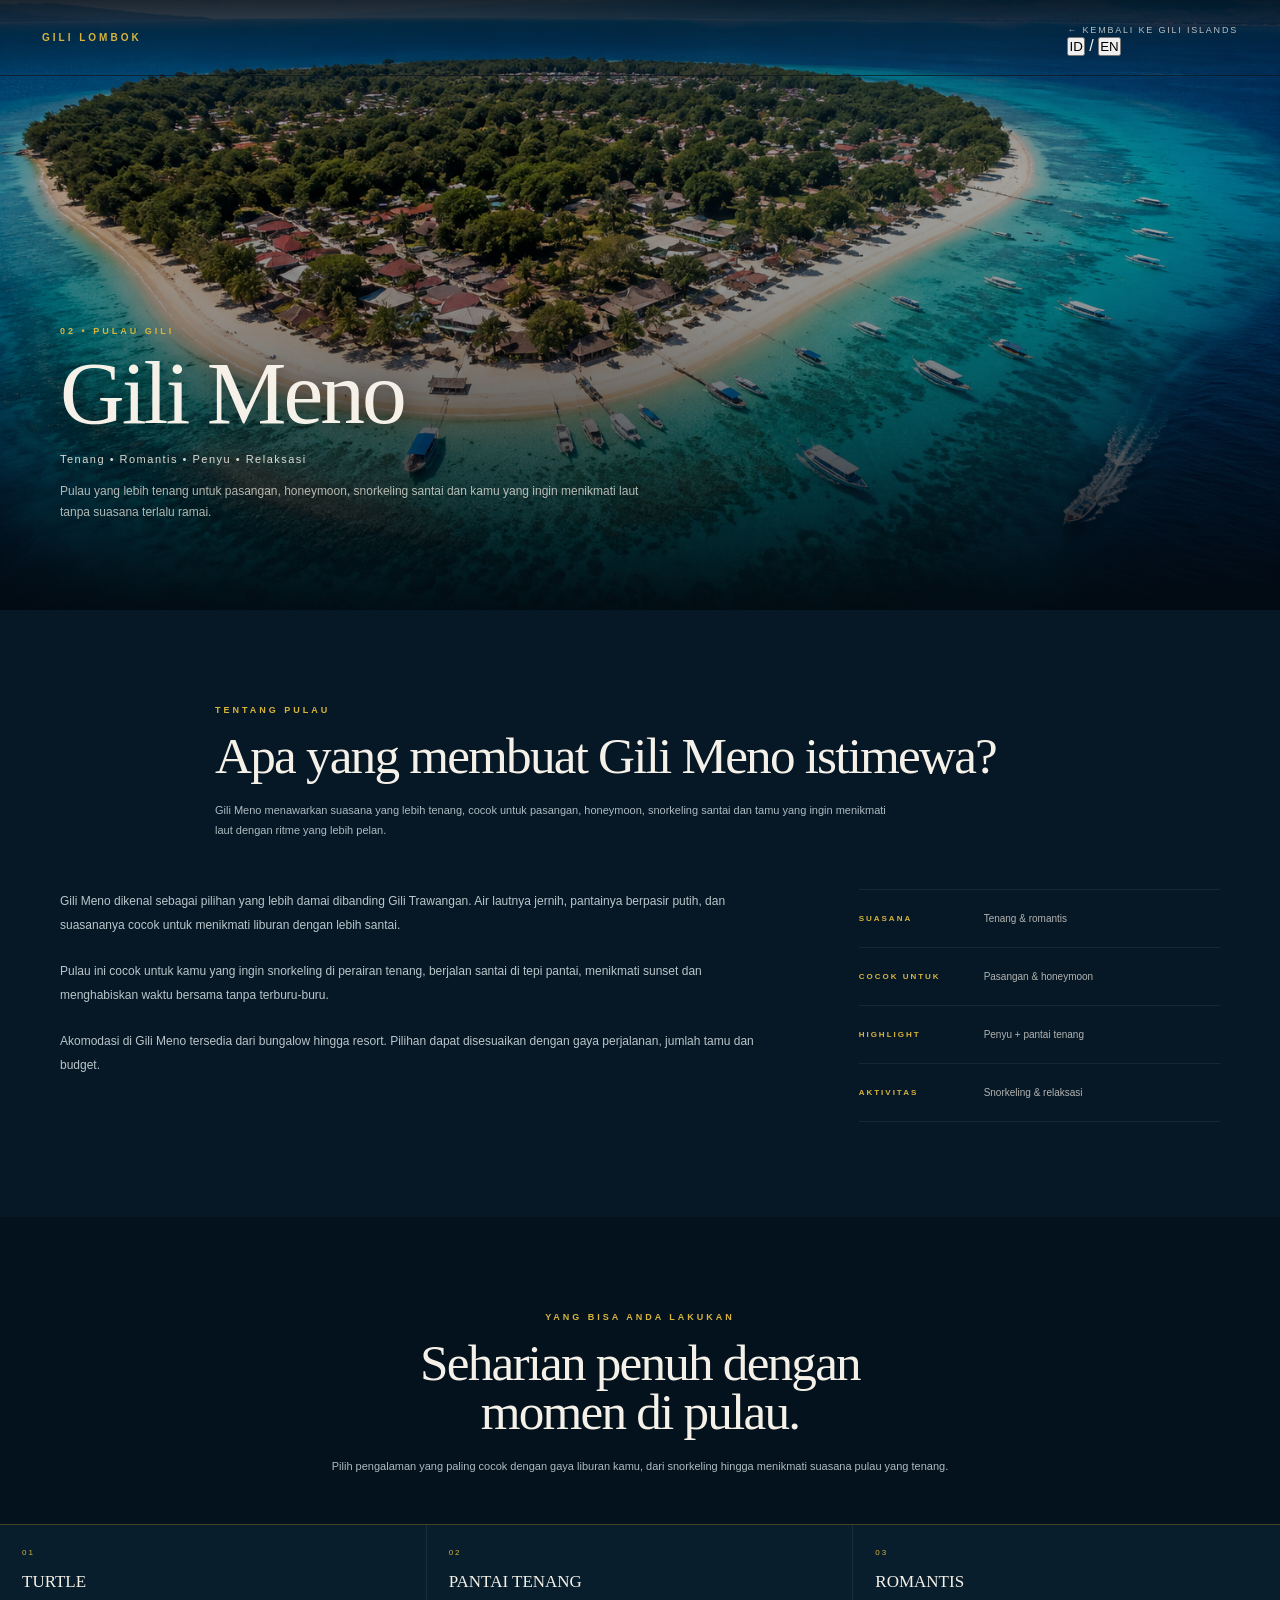
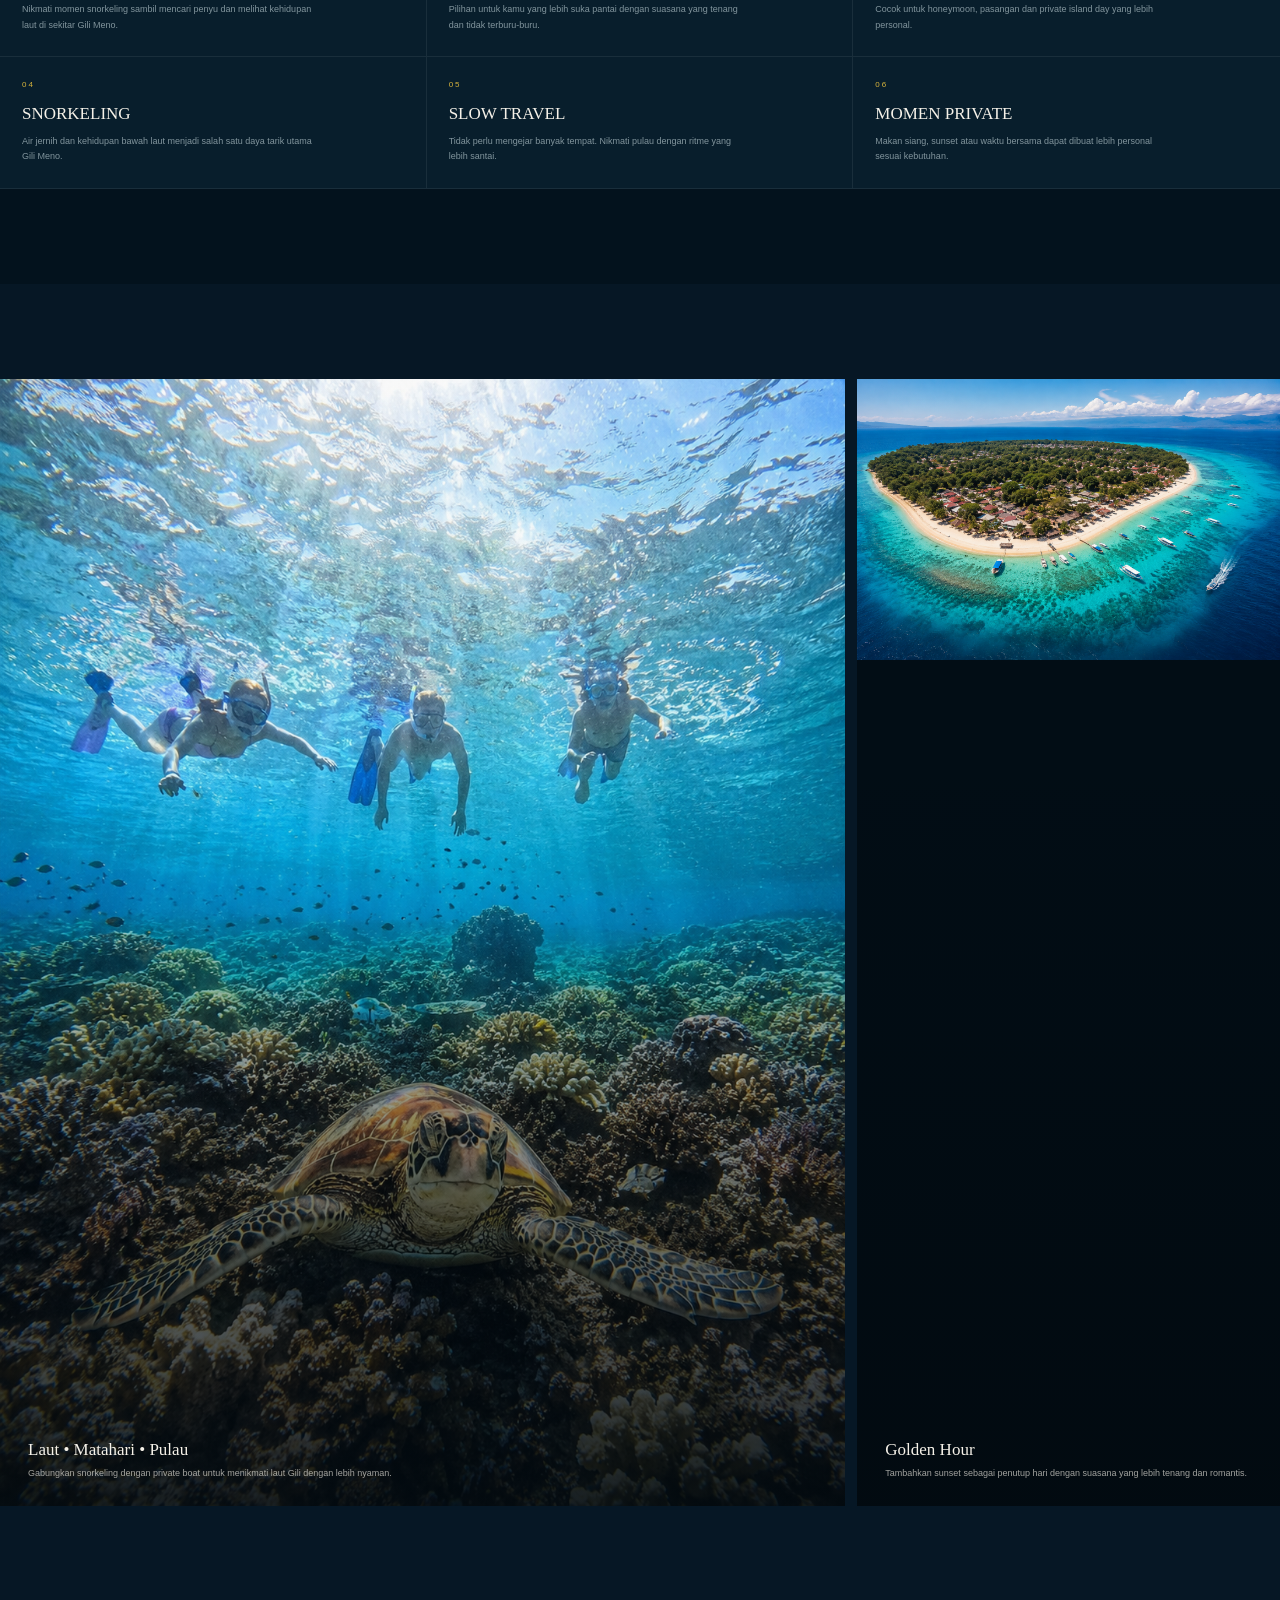
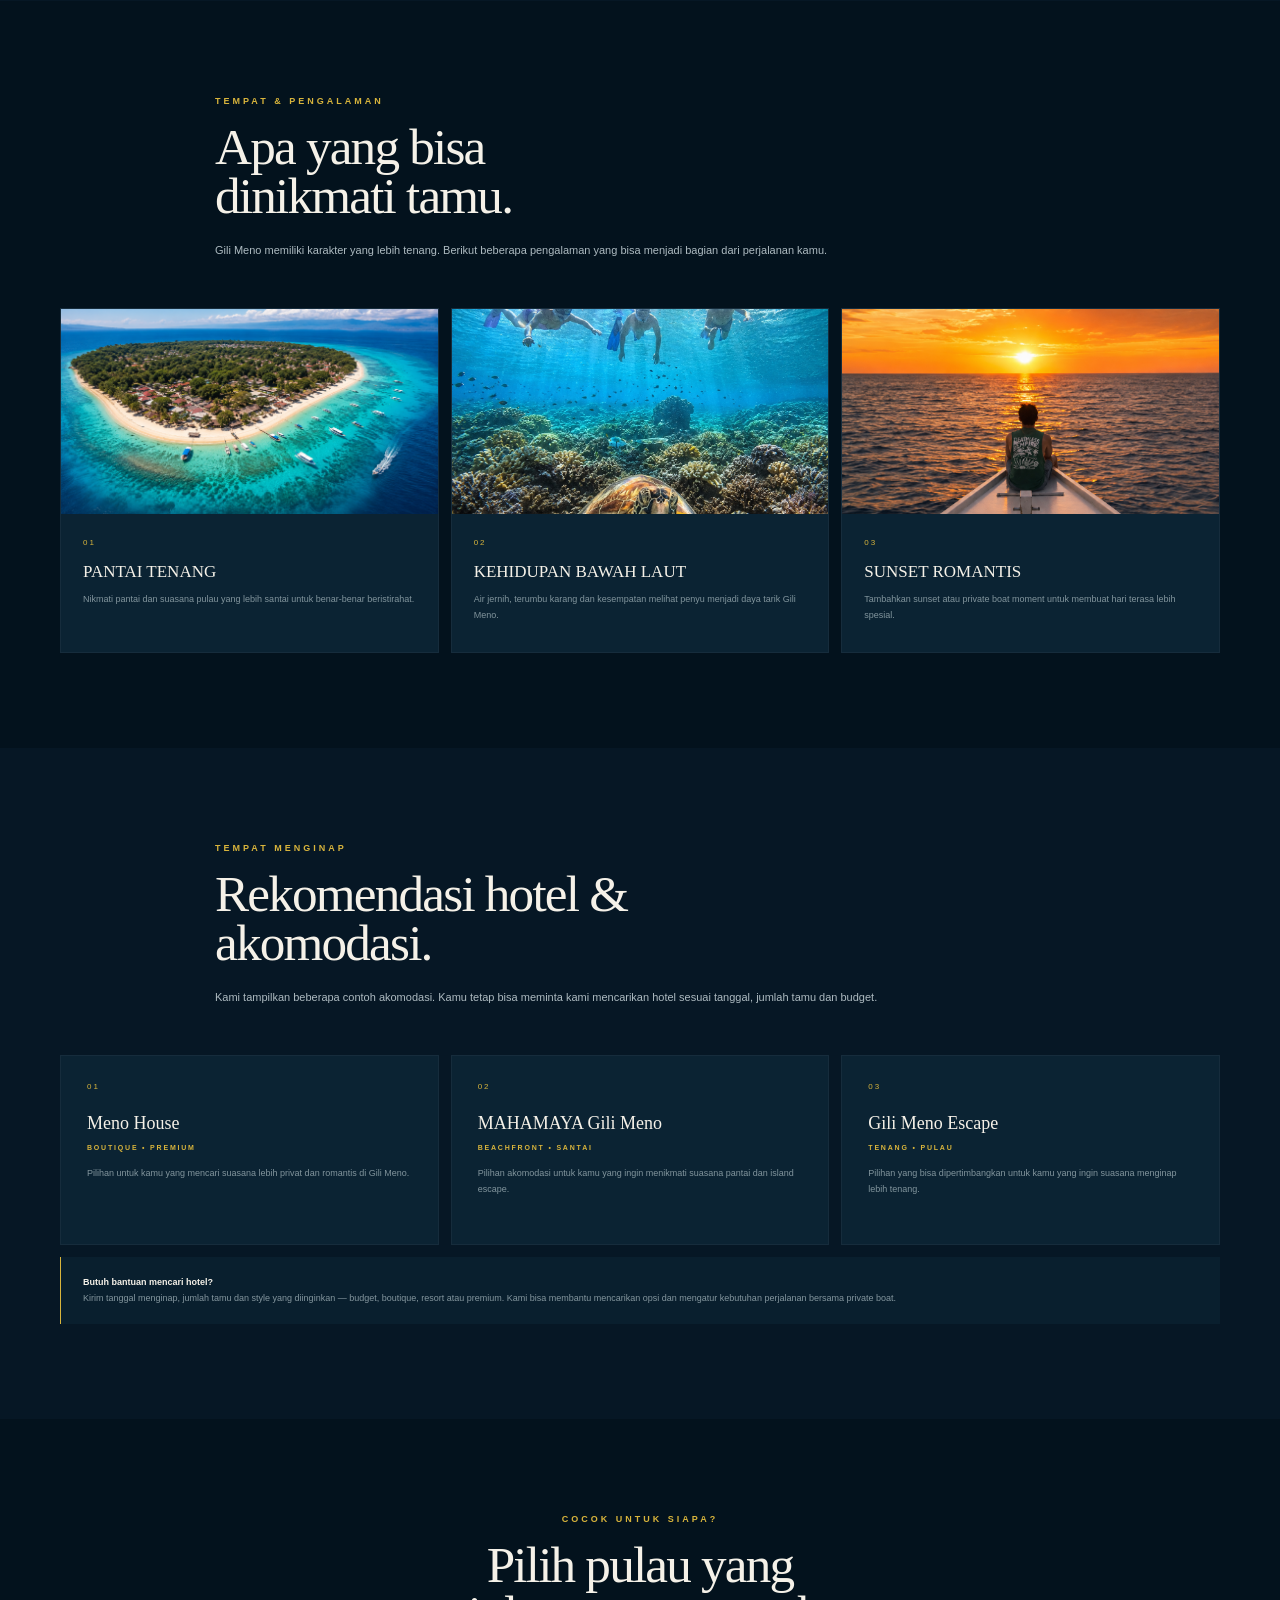
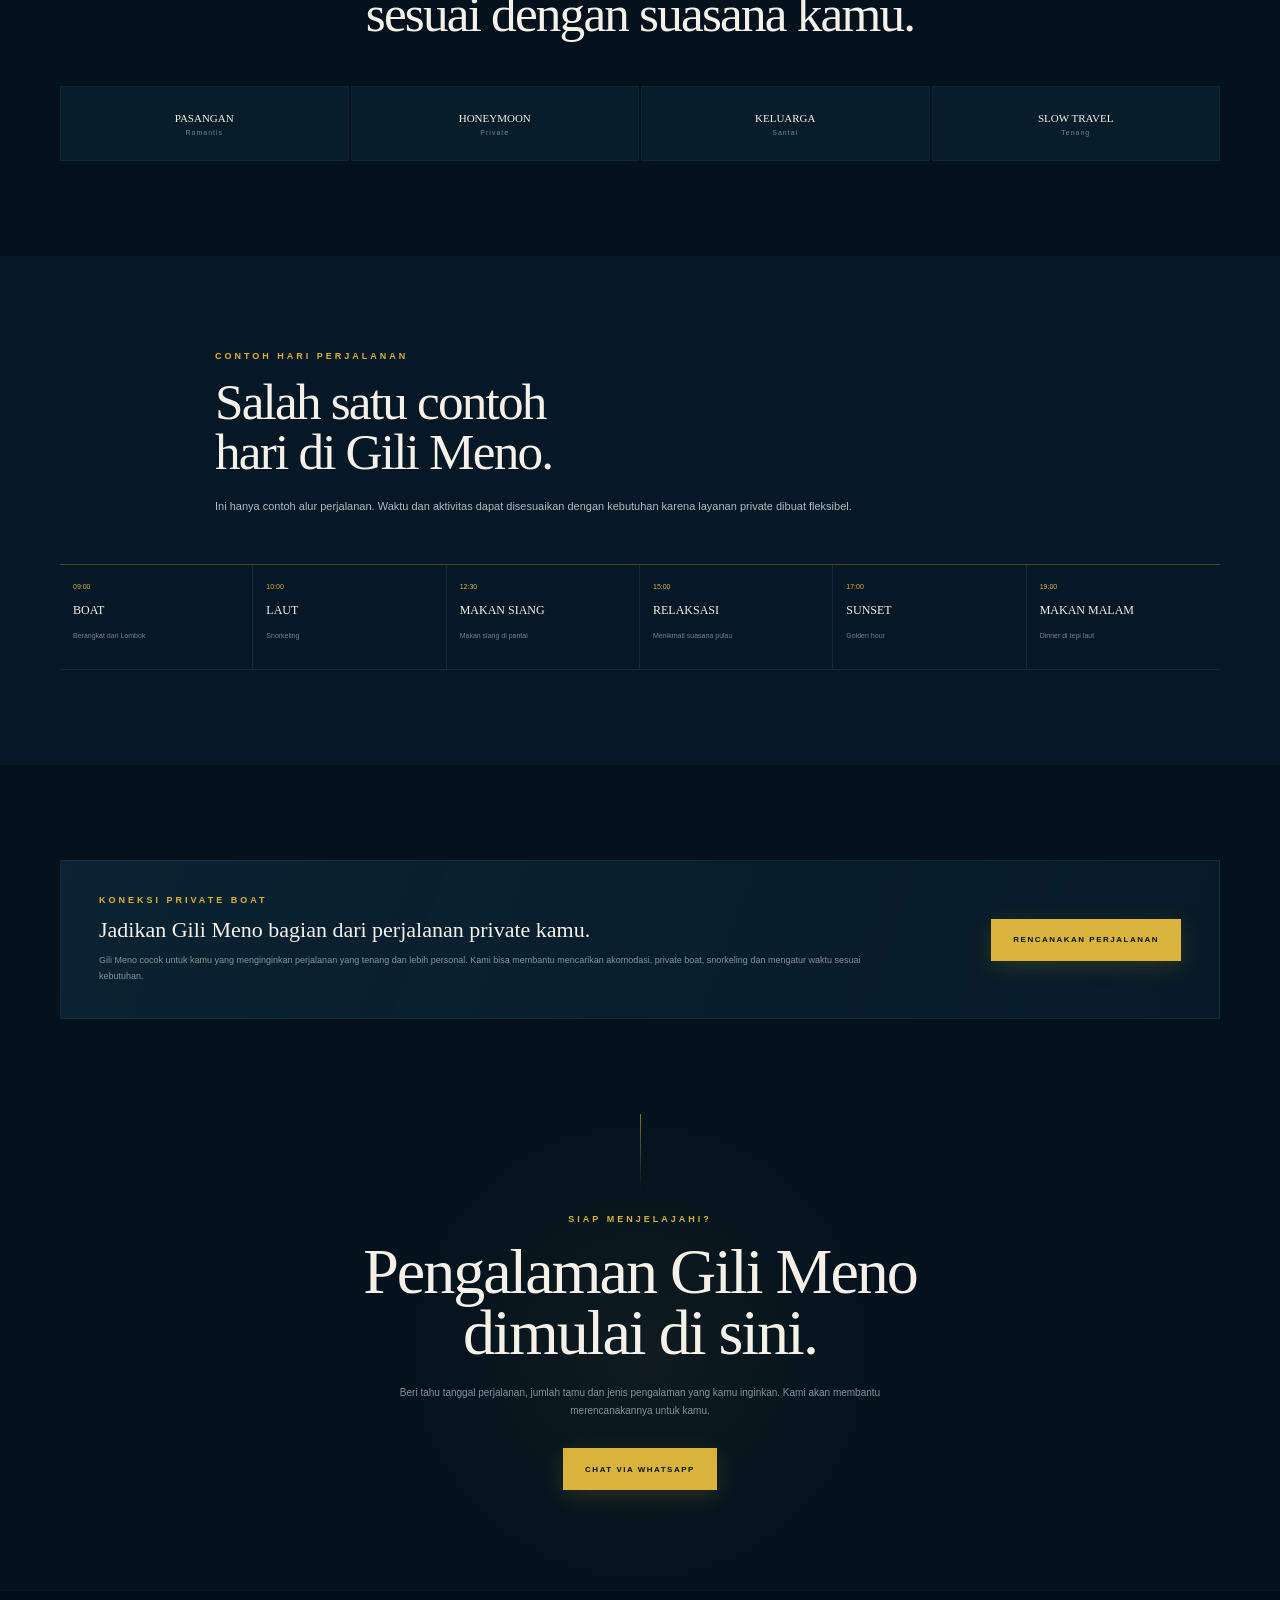
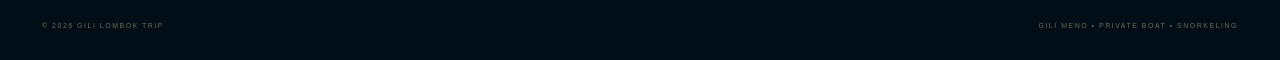
==== commit d6c79f5d: "Update final websites" ====
--- a/gili-meno.html
+++ b/gili-meno.html
@@ -31,7 +31,12 @@
 
     <div class="nav-right">
 
-      <a href="index.html#about" class="back-link" data-id="← Kembali ke Gili Islands" data-en="← Back to Gili Islands">
+      <a
+        href="index.html#about"
+        class="back-link"
+        data-id="← Kembali ke Gili Islands"
+        data-en="← Back to Gili Islands"
+      >
         ← Kembali ke Gili Islands
       </a>
 
--- a/island-detail.css
+++ b/island-detail.css
@@ -1742,4 +1742,219 @@
 .gold-button:hover {
   box-shadow:
     0 10px 30px rgba(216, 180, 60, 0.25);
+}
+/* =========================================================
+   MOBILE TYPOGRAPHY — READABLE & PREMIUM
+   ========================================================= */
+
+@media (max-width: 650px) {
+
+    /* TEKS UMUM */
+    .section-head p:last-child {
+        font-size: 15px !important;
+        line-height: 1.8;
+    }
+
+    .story p {
+        font-size: 15px !important;
+        line-height: 1.85;
+    }
+
+    /* HERO */
+    .hero-tag {
+        font-size: 13px !important;
+    }
+
+    .hero-lead {
+        font-size: 14px !important;
+        line-height: 1.8;
+    }
+
+    /* LABEL KECIL */
+    .eyebrow {
+        font-size: 10px !important;
+        letter-spacing: 2.5px;
+    }
+
+    /* FACT / INFO */
+    .fact small {
+        font-size: 10px !important;
+    }
+
+    .fact span {
+        font-size: 13px !important;
+        line-height: 1.6;
+    }
+
+    /* FEATURE CARD */
+    .feature-card .num {
+        font-size: 9px !important;
+    }
+
+    .feature-card h3 {
+        font-size: 24px !important;
+    }
+
+    .feature-card p {
+        font-size: 13px !important;
+        line-height: 1.7;
+    }
+
+    /* VISUAL / FOTO */
+    .visual-caption p {
+        font-size: 13px !important;
+        line-height: 1.7;
+    }
+
+    /* SPOT CARD */
+    .spot-body .num {
+        font-size: 9px !important;
+    }
+
+    .spot-body h3 {
+        font-size: 24px !important;
+    }
+
+    .spot-body p {
+        font-size: 13px !important;
+        line-height: 1.7;
+    }
+
+    /* TIME CARD */
+    .time-card strong {
+        font-size: 16px !important;
+    }
+
+    .time-card span {
+        font-size: 11px !important;
+    }
+
+    /* BOOKING */
+    .booking-box h3 {
+        font-size: 25px !important;
+    }
+
+    .booking-box p {
+        font-size: 13px !important;
+        line-height: 1.7;
+    }
+
+    /* CTA */
+    .cta h2 {
+        font-size: 40px !important;
+    }
+
+    .cta p {
+        font-size: 13px !important;
+        line-height: 1.7;
+    }
+
+    /* FOOTER */
+    .footer-mini {
+        font-size: 9px !important;
+        line-height: 1.7;
+    }
+}
+/* =========================================================
+   FIX FEATURE + VISUAL SECTION
+   ========================================================= */
+
+.feature-grid {
+  position: relative;
+  display: grid;
+  width: 100%;
+  height: auto !important;
+  min-height: 0 !important;
+  margin-bottom: 0 !important;
+}
+
+.feature-card {
+  position: relative !important;
+  height: auto !important;
+  min-height: 0 !important;
+  overflow: hidden;
+  box-sizing: border-box;
+}
+
+/* Pastikan section setelah feature tidak naik/menumpuk */
+.section-dark {
+  position: relative;
+  height: auto !important;
+  min-height: 0 !important;
+}
+
+/* VISUAL SECTION */
+.visual-strip {
+  position: relative !important;
+  display: grid !important;
+  width: 100% !important;
+  height: auto !important;
+  min-height: 0 !important;
+  margin: 0 !important;
+  padding: 0 !important;
+  transform: none !important;
+}
+
+/* Jangan biarkan gambar keluar dari flow */
+.visual {
+  position: relative !important;
+  height: auto !important;
+  min-height: 0 !important;
+  overflow: hidden;
+}
+
+.visual img {
+  position: relative !important;
+  display: block !important;
+  width: 100% !important;
+  height: auto !important;
+  max-width: 100% !important;
+}
+
+/* =========================================================
+   MOBILE
+   ========================================================= */
+
+@media (max-width: 768px) {
+
+  .feature-grid {
+    grid-template-columns: 1fr 1fr !important;
+    gap: 1px !important;
+    margin: 0 !important;
+  }
+
+  .feature-card {
+    padding: 22px 16px !important;
+    min-height: 0 !important;
+  }
+
+  .feature-card h3 {
+    font-size: 19px !important;
+    line-height: 1.2 !important;
+    margin: 10px 0 14px !important;
+  }
+
+  .feature-card p {
+    font-size: 14px !important;
+    line-height: 1.65 !important;
+    margin: 0 !important;
+  }
+
+  .visual-strip {
+    display: grid !important;
+    grid-template-columns: 1fr !important;
+    gap: 18px !important;
+    margin-top: 0 !important;
+  }
+
+  .visual {
+    width: 100% !important;
+    margin: 0 !important;
+  }
+
+  .visual img {
+    width: 100% !important;
+    height: auto !important;
+    object-fit: cover !important;
+  }
 }
